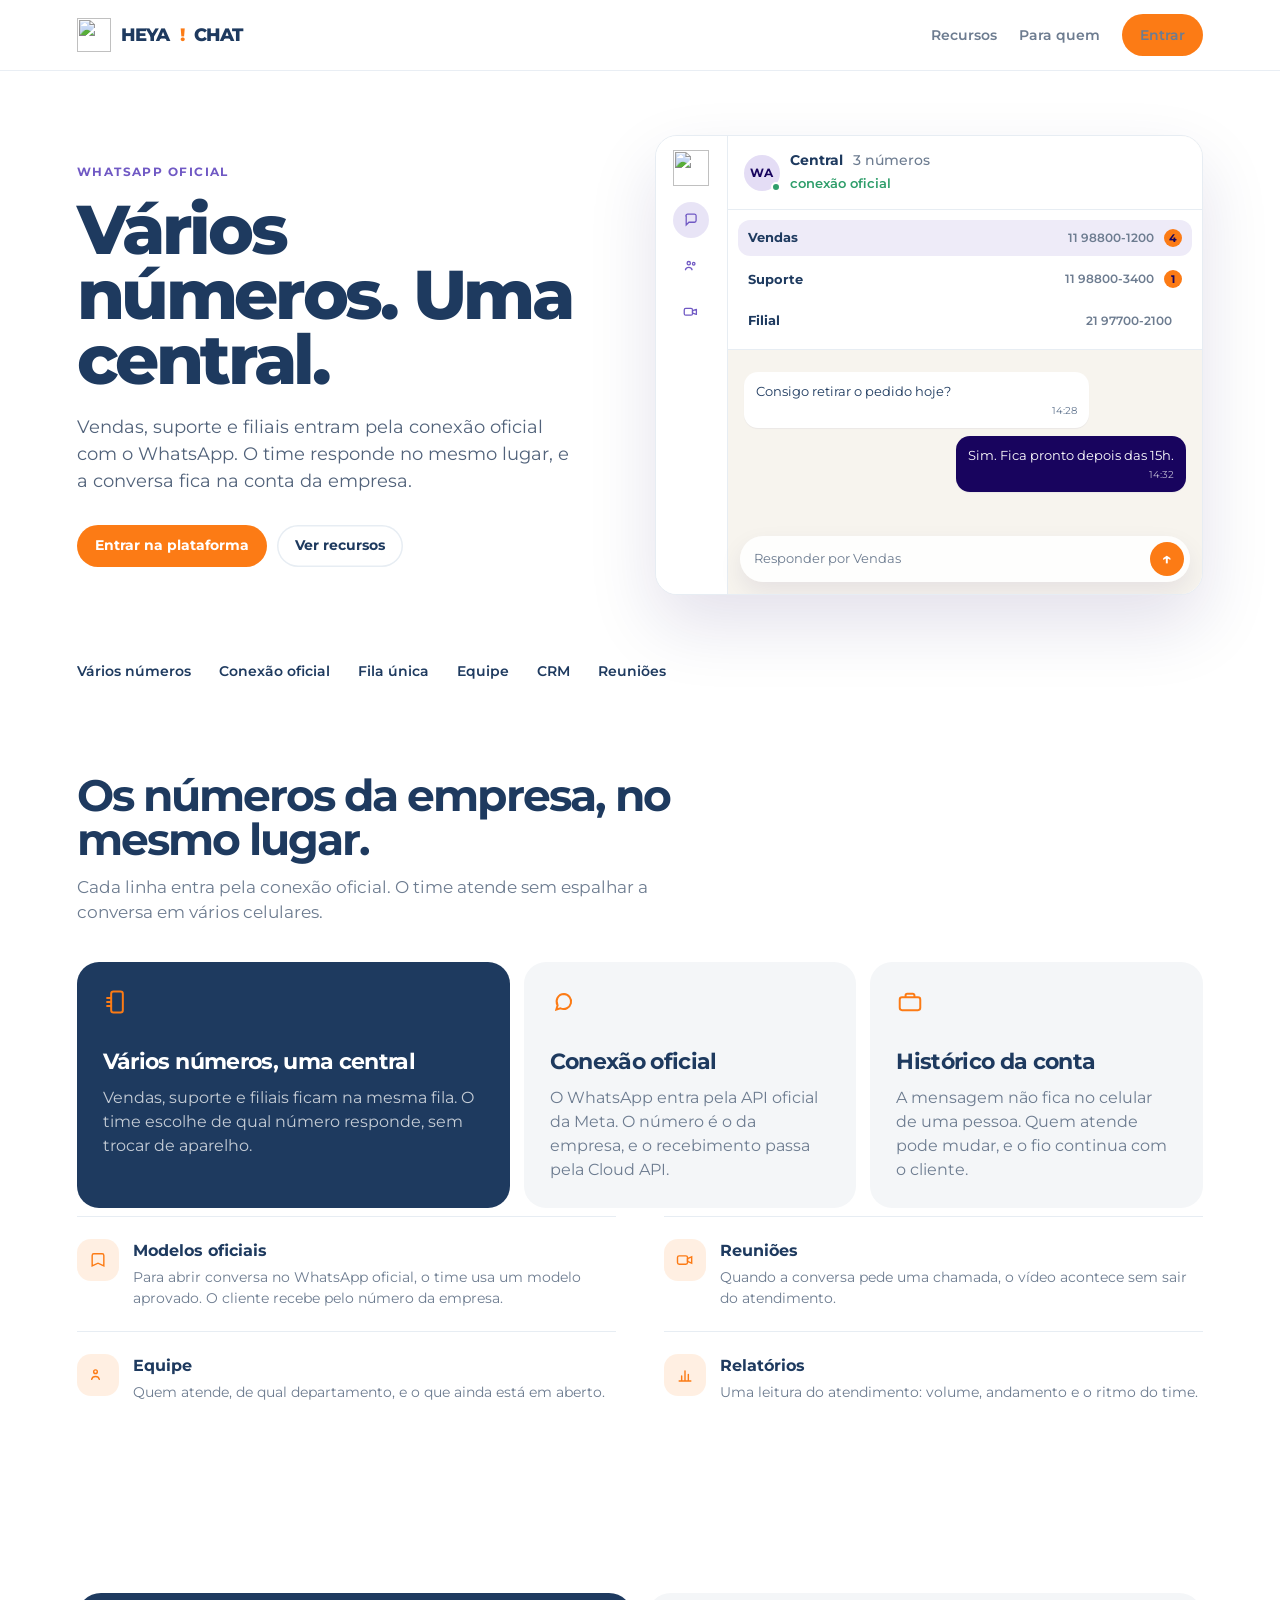
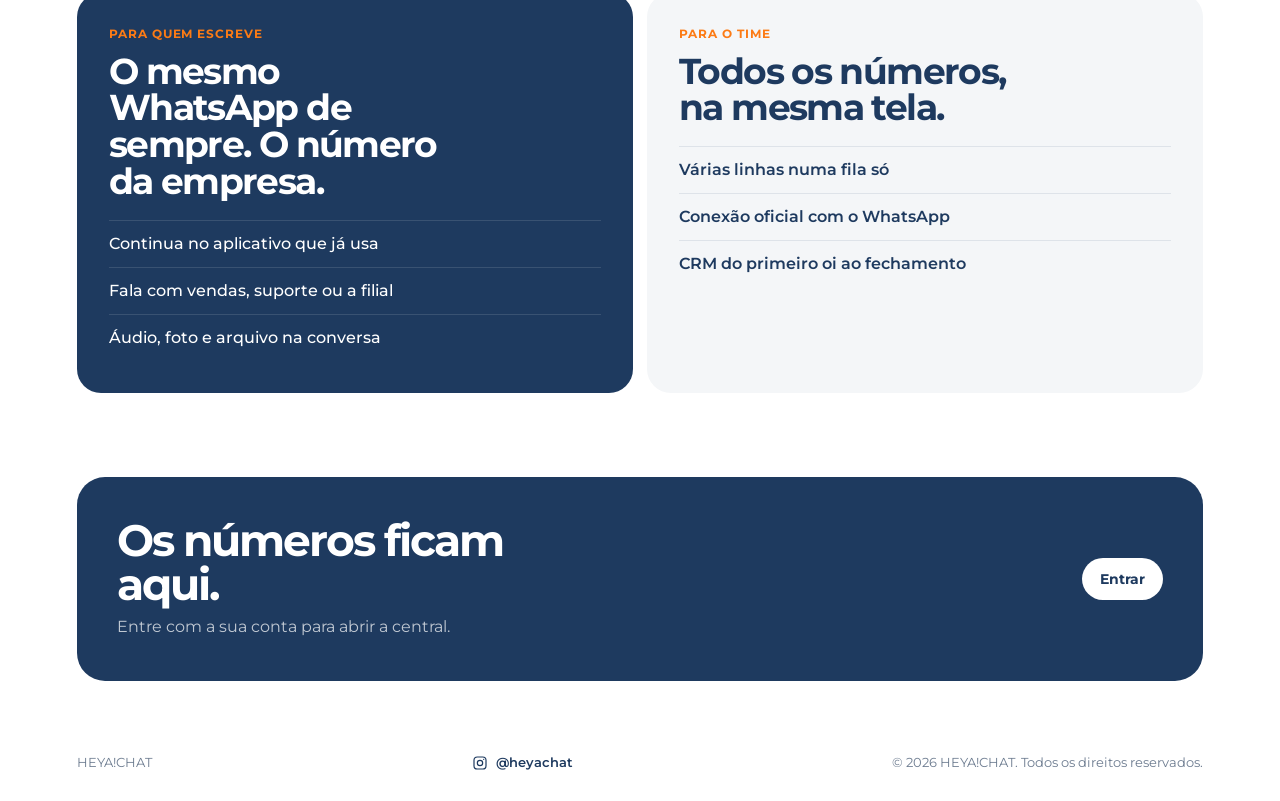
==== index.html @ 316f1ee9 "Rename landpage.html to index.html" ====
<!DOCTYPE html>
<html lang="pt-BR">
<head>
  <meta charset="UTF-8" />
  <meta name="viewport" content="width=device-width, initial-scale=1" />
  <title>HEYA!CHAT — vários números, uma central</title>
  <meta name="description" content="Centralize os números de WhatsApp da empresa com conexão oficial. Uma fila para o time, o histórico na conta da empresa." />
  <meta name="theme-color" content="#1e3a5f" />
  <link rel="icon" href="favicon.ico" sizes="any" />
  <link rel="icon" type="image/png" href="favicon-32.png" sizes="32x32" />
  <link rel="apple-touch-icon" href="apple-touch-icon.png" />
  <link rel="preconnect" href="https://fonts.googleapis.com" />
  <link rel="preconnect" href="https://fonts.gstatic.com" crossorigin />
  <link href="https://fonts.googleapis.com/css2?family=Montserrat:wght@400;500;600;700;800&display=swap" rel="stylesheet" />
  <style>
    :root {
      --navy: #1e3a5f;
      --primary: #18045e;
      --secondary: #7059c4;
      --orange: #fc7b15;
      --muted: #6d7c90;
      --line: #e7edf3;
      --bg: #f4f6f8;
      --surface: #ffffff;
    }

    * { box-sizing: border-box; }
    html { scroll-behavior: smooth; }
    body {
      margin: 0;
      font-family: Montserrat, sans-serif;
      color: var(--navy);
      background:
        radial-gradient(900px 420px at 85% -10%, rgba(252, 123, 21, 0.16), transparent 60%),
        var(--surface);
      line-height: 1.5;
    }
    a { color: inherit; text-decoration: none; }
    img { display: block; max-width: 100%; }

    .topo {
      position: sticky;
      top: 0;
      z-index: 8;
      display: flex;
      align-items: center;
      justify-content: space-between;
      gap: 16px;
      padding: 14px 6vw;
      background: rgba(255, 255, 255, 0.82);
      border-bottom: 1px solid rgba(231, 237, 243, 0.9);
      backdrop-filter: blur(18px);
    }
    .marca {
      display: flex;
      align-items: center;
      gap: 10px;
      font-weight: 800;
      letter-spacing: -0.045em;
      font-size: 18px;
    }
    .marca img { width: 34px; height: 34px; object-fit: contain; }
    .marca b { color: var(--orange); font-weight: 800; }
    .topo nav { display: flex; align-items: center; gap: 22px; }
    .topo nav a { font-size: 14px; font-weight: 600; color: var(--muted); }
    .topo nav a:hover { color: var(--navy); }

    .btn {
      display: inline-flex;
      align-items: center;
      justify-content: center;
      height: 42px;
      padding: 0 18px;
      border-radius: 999px;
      background: var(--orange);
      color: #fff;
      font: inherit;
      font-size: 14px;
      font-weight: 700;
    }
    .btn:hover { background: #e56e0c; }
    .btn.claro {
      background: #fff;
      color: var(--navy);
      box-shadow: inset 0 0 0 1.5px var(--line);
    }
    .btn.claro:hover { background: var(--bg); }
    .btn.branco { background: #fff; color: var(--navy); }
    .btn.branco:hover { background: #fff4eb; }

    .hero {
      display: grid;
      grid-template-columns: minmax(0, 1fr) minmax(320px, 1.05fr);
      gap: 56px;
      align-items: center;
      padding: 64px 6vw 36px;
    }
    .olho {
      margin: 0 0 16px;
      color: var(--secondary);
      font-size: 12px;
      font-weight: 700;
      letter-spacing: 0.12em;
      text-transform: uppercase;
    }
    h1 {
      margin: 0;
      max-width: 11ch;
      font-size: clamp(42px, 5.4vw, 76px);
      line-height: 0.94;
      letter-spacing: -0.05em;
      font-weight: 800;
    }
    .lead {
      max-width: 42ch;
      margin: 22px 0 0;
      color: #51627a;
      font-size: 18px;
    }
    .acoes { display: flex; flex-wrap: wrap; gap: 10px; margin-top: 30px; }

    .janela {
      border-radius: 22px;
      background: #fff;
      border: 1px solid var(--line);
      box-shadow: 0 30px 70px rgba(24, 4, 94, 0.12);
      overflow: hidden;
      display: grid;
      grid-template-columns: 72px 1fr;
      min-height: 460px;
    }
    .trilho {
      display: flex;
      flex-direction: column;
      align-items: center;
      gap: 10px;
      padding: 14px 0;
      border-right: 1px solid var(--line);
      background: #fff;
    }
    .trilho img { width: 36px; height: 36px; object-fit: contain; margin-bottom: 6px; }
    .ponto {
      width: 36px;
      height: 36px;
      border-radius: 50%;
      display: grid;
      place-items: center;
      color: var(--secondary);
    }
    .ponto.ligado { background: rgba(112, 89, 196, 0.16); }
    .ponto svg { width: 18px; height: 18px; }
    .conversa { display: flex; flex-direction: column; background: #f7f4ee; min-width: 0; }
    .topo-chat {
      display: flex;
      align-items: center;
      gap: 10px;
      padding: 14px 16px;
      background: #fff;
      border-bottom: 1px solid var(--line);
    }
    .avatar {
      width: 36px;
      height: 36px;
      border-radius: 50%;
      background: #e4ddf5;
      color: var(--primary);
      display: grid;
      place-items: center;
      font-size: 12px;
      font-weight: 700;
      position: relative;
      flex: none;
    }
    .avatar i {
      position: absolute;
      right: -1px;
      bottom: -1px;
      width: 10px;
      height: 10px;
      border-radius: 50%;
      background: #2f9e6b;
      border: 2px solid #fff;
    }
    .topo-chat strong { display: block; font-size: 14px; }
    .topo-chat strong em { font-style: normal; color: var(--muted); font-weight: 500; margin-left: 6px; }
    .topo-chat small { color: #2f9e6b; font-weight: 600; }
    .fios {
      flex: 1;
      display: flex;
      flex-direction: column;
      gap: 8px;
      padding: 22px 16px;
    }
    .bolha {
      max-width: 78%;
      padding: 10px 12px;
      border-radius: 14px;
      background: #fff;
      font-size: 13px;
      line-height: 1.4;
      box-shadow: 0 1px 1px rgba(24, 4, 94, 0.05);
    }
    .bolha.eu { align-self: flex-end; background: var(--primary); color: #fff; }
    .bolha time { display: block; margin-top: 4px; font-size: 10px; opacity: 0.7; text-align: right; }
    .composer {
      display: flex;
      align-items: center;
      gap: 8px;
      margin: 0 12px 12px;
      padding: 6px 6px 6px 14px;
      border-radius: 999px;
      background: rgba(255, 255, 255, 0.9);
      box-shadow: 0 10px 24px rgba(24, 4, 94, 0.08);
      color: var(--muted);
      font-size: 13px;
    }
    .composer b {
      margin-left: auto;
      width: 34px;
      height: 34px;
      border-radius: 50%;
      background: var(--orange);
      color: #fff;
      display: grid;
      place-items: center;
      font-size: 16px;
    }
    .linhas {
      margin: 0;
      padding: 10px;
      list-style: none;
      display: flex;
      flex-direction: column;
      gap: 6px;
      background: #fff;
      border-bottom: 1px solid var(--line);
    }
    .linhas li {
      display: grid;
      grid-template-columns: 1fr auto auto;
      gap: 10px;
      align-items: center;
      padding: 8px 10px;
      border-radius: 12px;
    }
    .linhas li.ativa { background: rgba(112, 89, 196, 0.12); }
    .linhas b { font-size: 13px; }
    .linhas span { color: var(--muted); font-size: 12px; font-weight: 600; }
    .linhas i {
      min-width: 18px;
      height: 18px;
      padding: 0 5px;
      border-radius: 999px;
      background: var(--orange);
      color: var(--primary);
      font-style: normal;
      font-size: 11px;
      font-weight: 700;
      display: grid;
      place-items: center;
    }

    .faixa {
      display: flex;
      flex-wrap: wrap;
      gap: 10px 28px;
      margin: 8px 6vw 0;
      padding: 22px 0 8px;
      color: var(--muted);
      font-size: 14px;
      font-weight: 600;
    }
    .faixa span { color: var(--navy); }

    section { padding: 84px 6vw; }
    .sec-topo { max-width: 640px; margin-bottom: 36px; }
    h2 {
      margin: 0;
      font-size: clamp(30px, 3.4vw, 46px);
      letter-spacing: -0.045em;
      line-height: 1.02;
    }
    .sec-topo p { margin: 12px 0 0; color: var(--muted); font-size: 17px; }

    .destaques {
      display: grid;
      grid-template-columns: 1.3fr 1fr 1fr;
      gap: 14px;
    }
    .card {
      padding: 26px;
      border-radius: 22px;
      background: var(--bg);
      min-height: 230px;
    }
    .card.largo { background: var(--navy); color: #fff; }
    .card svg { color: var(--orange); }
    .card h3 { margin: 22px 0 8px; font-size: 22px; letter-spacing: -0.03em; }
    .card p { margin: 0; color: var(--muted); }
    .card.largo p { color: rgba(255, 255, 255, 0.74); }

    .lista {
      display: grid;
      grid-template-columns: 1fr 1fr;
      gap: 0 48px;
      margin-top: 8px;
    }
    .item {
      display: grid;
      grid-template-columns: 42px 1fr;
      gap: 14px;
      align-items: start;
      padding: 22px 0;
      border-top: 1px solid var(--line);
    }
    .item i {
      width: 42px;
      height: 42px;
      border-radius: 14px;
      background: rgba(252, 123, 21, 0.12);
      color: var(--orange);
      display: grid;
      place-items: center;
    }
    .item h3 { margin: 0 0 4px; font-size: 16px; }
    .item p { margin: 0; color: var(--muted); font-size: 14px; }

    .lados { display: grid; grid-template-columns: 1fr 1fr; gap: 14px; }
    .lado { padding: 32px; border-radius: 24px; background: var(--bg); }
    .lado.escuro { background: var(--navy); color: #fff; }
    .lado em {
      display: block;
      margin-bottom: 10px;
      font-style: normal;
      font-size: 12px;
      font-weight: 700;
      letter-spacing: 0.08em;
      text-transform: uppercase;
      color: var(--orange);
    }
    .lado h2 { max-width: 14ch; font-size: clamp(28px, 3vw, 36px); }
    .lado ul { margin: 20px 0 0; padding: 0; list-style: none; }
    .lado li { padding: 11px 0; border-top: 1px solid rgba(30, 58, 95, 0.1); font-weight: 600; }
    .lado.escuro li { border-top-color: rgba(255, 255, 255, 0.12); font-weight: 500; }

    .fecho {
      margin: 0 6vw 64px;
      padding: 42px 40px;
      border-radius: 28px;
      background: var(--navy);
      color: #fff;
      display: flex;
      align-items: center;
      justify-content: space-between;
      gap: 24px;
      position: relative;
      overflow: hidden;
    }
    .fecho img {
      position: absolute;
      width: 220px;
      right: -10px;
      bottom: -46px;
      opacity: 0.28;
      pointer-events: none;
    }
    .fecho h2 { max-width: 14ch; position: relative; }
    .fecho p { margin: 8px 0 0; color: rgba(255, 255, 255, 0.72); position: relative; }
    .fecho .btn { position: relative; flex: none; }

    footer {
      display: flex;
      align-items: center;
      justify-content: space-between;
      gap: 16px;
      padding: 8px 6vw 28px;
      color: var(--muted);
      font-size: 13px;
    }
    .instagram {
      display: inline-flex;
      align-items: center;
      gap: 8px;
      font-weight: 600;
      color: var(--navy);
    }
    .instagram:hover { color: var(--orange); }

    @media (max-width: 980px) {
      .hero, .destaques, .lados { grid-template-columns: 1fr; }
      .janela { min-height: 420px; }
    }
    @media (max-width: 720px) {
      .topo, .hero, section { padding-left: 18px; padding-right: 18px; }
      .topo nav a:not(.btn) { display: none; }
      .hero { padding-top: 28px; gap: 28px; }
      h1 { max-width: none; font-size: 40px; }
      .faixa, .fecho { margin-left: 18px; margin-right: 18px; }
      .lista { grid-template-columns: 1fr; }
      .janela { grid-template-columns: 58px 1fr; }
      .fecho { display: block; padding: 28px; }
      .fecho .btn { margin-top: 18px; }
      .fecho img { width: 140px; }
      section { padding-top: 52px; padding-bottom: 52px; }
      footer { flex-direction: column; align-items: flex-start; padding-left: 18px; padding-right: 18px; }
    }
  </style>
</head>
<body>
  <header class="topo">
    <a class="marca" href="#inicio">
      <img src="favicon-64.png" alt="" />
      HEYA<b>!</b>CHAT
    </a>
    <nav>
      <a href="#recursos">Recursos</a>
      <a href="#para-quem">Para quem</a>
      <a class="btn" href="https://app.heyachat.com.br">Entrar</a>
    </nav>
  </header>

  <main id="inicio">
    <section class="hero">
      <div>
        <p class="olho">WhatsApp oficial</p>
        <h1>Vários números. Uma central.</h1>
        <p class="lead">Vendas, suporte e filiais entram pela conexão oficial com o WhatsApp. O time responde no mesmo lugar, e a conversa fica na conta da empresa.</p>
        <div class="acoes">
          <a class="btn" href="https://app.heyachat.com.br">Entrar na plataforma</a>
          <a class="btn claro" href="#recursos">Ver recursos</a>
        </div>
      </div>

      <div class="janela" aria-hidden="true">
        <aside class="trilho">
          <img src="favicon-64.png" alt="" />
          <span class="ponto ligado">
            <svg viewBox="0 0 24 24" fill="none"><path d="M5.2 6.4A2.2 2.2 0 0 1 7.4 4.2h9.2a2.2 2.2 0 0 1 2.2 2.2v6.4a2.2 2.2 0 0 1-2.2 2.2H9.2L5.6 18.6V6.4Z" stroke="currentColor" stroke-width="1.7"/></svg>
          </span>
          <span class="ponto">
            <svg viewBox="0 0 24 24" fill="none"><circle cx="9" cy="8.2" r="2.2" stroke="currentColor" stroke-width="1.7"/><circle cx="15.6" cy="9" r="1.7" stroke="currentColor" stroke-width="1.7"/><path d="M4.6 17c.5-2 2.2-3.2 4.4-3.2s3.9 1.2 4.4 3.2" stroke="currentColor" stroke-width="1.7" stroke-linecap="round"/></svg>
          </span>
          <span class="ponto">
            <svg viewBox="0 0 24 24" fill="none"><rect x="3" y="7.2" width="11" height="9" rx="2" stroke="currentColor" stroke-width="1.7"/><path d="M14 10.2 19.2 8.4v6.8L14 13.4v-3.2Z" stroke="currentColor" stroke-width="1.7" stroke-linejoin="round"/></svg>
          </span>
        </aside>
        <div class="conversa">
          <header class="topo-chat">
            <span class="avatar">WA<i></i></span>
            <div>
              <strong>Central <em>3 números</em></strong>
              <small>conexão oficial</small>
            </div>
          </header>
          <ul class="linhas">
            <li class="ativa"><b>Vendas</b><span>11 98800-1200</span><i>4</i></li>
            <li><b>Suporte</b><span>11 98800-3400</span><i>1</i></li>
            <li><b>Filial</b><span>21 97700-2100</span></li>
          </ul>
          <div class="fios">
            <div class="bolha">Consigo retirar o pedido hoje?<time>14:28</time></div>
            <div class="bolha eu">Sim. Fica pronto depois das 15h.<time>14:32</time></div>
          </div>
          <div class="composer">Responder por Vendas <b>↑</b></div>
        </div>
      </div>
    </section>

    <p class="faixa">
      <span>Vários números</span>
      <span>Conexão oficial</span>
      <span>Fila única</span>
      <span>Equipe</span>
      <span>CRM</span>
      <span>Reuniões</span>
    </p>

    <section id="recursos">
      <div class="sec-topo">
        <h2>Os números da empresa, no mesmo lugar.</h2>
        <p>Cada linha entra pela conexão oficial. O time atende sem espalhar a conversa em vários celulares.</p>
      </div>

      <div class="destaques">
        <article class="card largo">
          <svg width="28" height="28" viewBox="0 0 24 24" fill="none" aria-hidden="true"><rect x="7" y="3" width="10" height="18" rx="2" stroke="currentColor" stroke-width="1.7"/><path d="M3.5 8.5h3.5M3.5 12h3.5M3.5 15.5h3.5" stroke="currentColor" stroke-width="1.7" stroke-linecap="round"/></svg>
          <h3>Vários números, uma central</h3>
          <p>Vendas, suporte e filiais ficam na mesma fila. O time escolhe de qual número responde, sem trocar de aparelho.</p>
        </article>
        <article class="card">
          <svg width="28" height="28" viewBox="0 0 24 24" fill="none" aria-hidden="true"><path d="M12 5.2a6.4 6.4 0 0 0-5.5 9.6L5.4 18.4l3.6-1A6.4 6.4 0 1 0 12 5.2Z" stroke="currentColor" stroke-width="1.7"/></svg>
          <h3>Conexão oficial</h3>
          <p>O WhatsApp entra pela API oficial da Meta. O número é o da empresa, e o recebimento passa pela Cloud API.</p>
        </article>
        <article class="card">
          <svg width="28" height="28" viewBox="0 0 24 24" fill="none" aria-hidden="true"><rect x="3.2" y="8" width="17.6" height="11" rx="2" stroke="currentColor" stroke-width="1.7"/><path d="M8.2 8V6.4A1.4 1.4 0 0 1 9.6 5h4.8a1.4 1.4 0 0 1 1.4 1.4V8" stroke="currentColor" stroke-width="1.7"/></svg>
          <h3>Histórico da conta</h3>
          <p>A mensagem não fica no celular de uma pessoa. Quem atende pode mudar, e o fio continua com o cliente.</p>
        </article>
      </div>

      <div class="lista">
        <article class="item">
          <i>
            <svg width="20" height="20" viewBox="0 0 24 24" fill="none" aria-hidden="true"><path d="M7 4.5h10a2 2 0 0 1 2 2V19l-7-3.2L5 19V6.5a2 2 0 0 1 2-2Z" stroke="currentColor" stroke-width="1.7"/></svg>
          </i>
          <div>
            <h3>Modelos oficiais</h3>
            <p>Para abrir conversa no WhatsApp oficial, o time usa um modelo aprovado. O cliente recebe pelo número da empresa.</p>
          </div>
        </article>
        <article class="item">
          <i>
            <svg width="20" height="20" viewBox="0 0 24 24" fill="none" aria-hidden="true"><rect x="3" y="7" width="12" height="10" rx="2" stroke="currentColor" stroke-width="1.7"/><path d="M15 10.4 20 8.2v7.6L15 13.6v-3.2Z" stroke="currentColor" stroke-width="1.7"/></svg>
          </i>
          <div>
            <h3>Reuniões</h3>
            <p>Quando a conversa pede uma chamada, o vídeo acontece sem sair do atendimento.</p>
          </div>
        </article>
        <article class="item">
          <i>
            <svg width="20" height="20" viewBox="0 0 24 24" fill="none" aria-hidden="true"><circle cx="9" cy="8" r="2.2" stroke="currentColor" stroke-width="1.7"/><path d="M4.4 17.2c.5-2.1 2.3-3.4 4.6-3.4s4.1 1.3 4.6 3.4" stroke="currentColor" stroke-width="1.7" stroke-linecap="round"/></svg>
          </i>
          <div>
            <h3>Equipe</h3>
            <p>Quem atende, de qual departamento, e o que ainda está em aberto.</p>
          </div>
        </article>
        <article class="item">
          <i>
            <svg width="20" height="20" viewBox="0 0 24 24" fill="none" aria-hidden="true"><path d="M5 19.2h14M8 19.2v-6M12 19.2V7M16 19.2v-8" stroke="currentColor" stroke-width="1.7" stroke-linecap="round"/></svg>
          </i>
          <div>
            <h3>Relatórios</h3>
            <p>Uma leitura do atendimento: volume, andamento e o ritmo do time.</p>
          </div>
        </article>
      </div>
    </section>

    <section id="para-quem">
      <div class="lados">
        <article class="lado escuro">
          <em>Para quem escreve</em>
          <h2>O mesmo WhatsApp de sempre. O número da empresa.</h2>
          <ul>
            <li>Continua no aplicativo que já usa</li>
            <li>Fala com vendas, suporte ou a filial</li>
            <li>Áudio, foto e arquivo na conversa</li>
          </ul>
        </article>
        <article class="lado">
          <em>Para o time</em>
          <h2>Todos os números, na mesma tela.</h2>
          <ul>
            <li>Várias linhas numa fila só</li>
            <li>Conexão oficial com o WhatsApp</li>
            <li>CRM do primeiro oi ao fechamento</li>
          </ul>
        </article>
      </div>
    </section>

    <div class="fecho">
      <img src="apple-touch-icon.png" alt="" />
      <div>
        <h2>Os números ficam aqui.</h2>
        <p>Entre com a sua conta para abrir a central.</p>
      </div>
      <a class="btn branco" href="https://app.heyachat.com.br">Entrar</a>
    </div>
  </main>

  <footer>
    <span>HEYA!CHAT</span>
    <a class="instagram" href="https://www.instagram.com/heyachat/" target="_blank" rel="noopener noreferrer">
      <svg width="16" height="16" viewBox="0 0 24 24" fill="none" aria-hidden="true"><rect x="3" y="3" width="18" height="18" rx="5" stroke="currentColor" stroke-width="1.8"/><circle cx="12" cy="12" r="4" stroke="currentColor" stroke-width="1.8"/><circle cx="17.5" cy="6.5" r="1" fill="currentColor"/></svg>
      @heyachat
    </a>
    <span>© 2026 HEYA!CHAT. Todos os direitos reservados.</span>
  </footer>
</body>
</html>
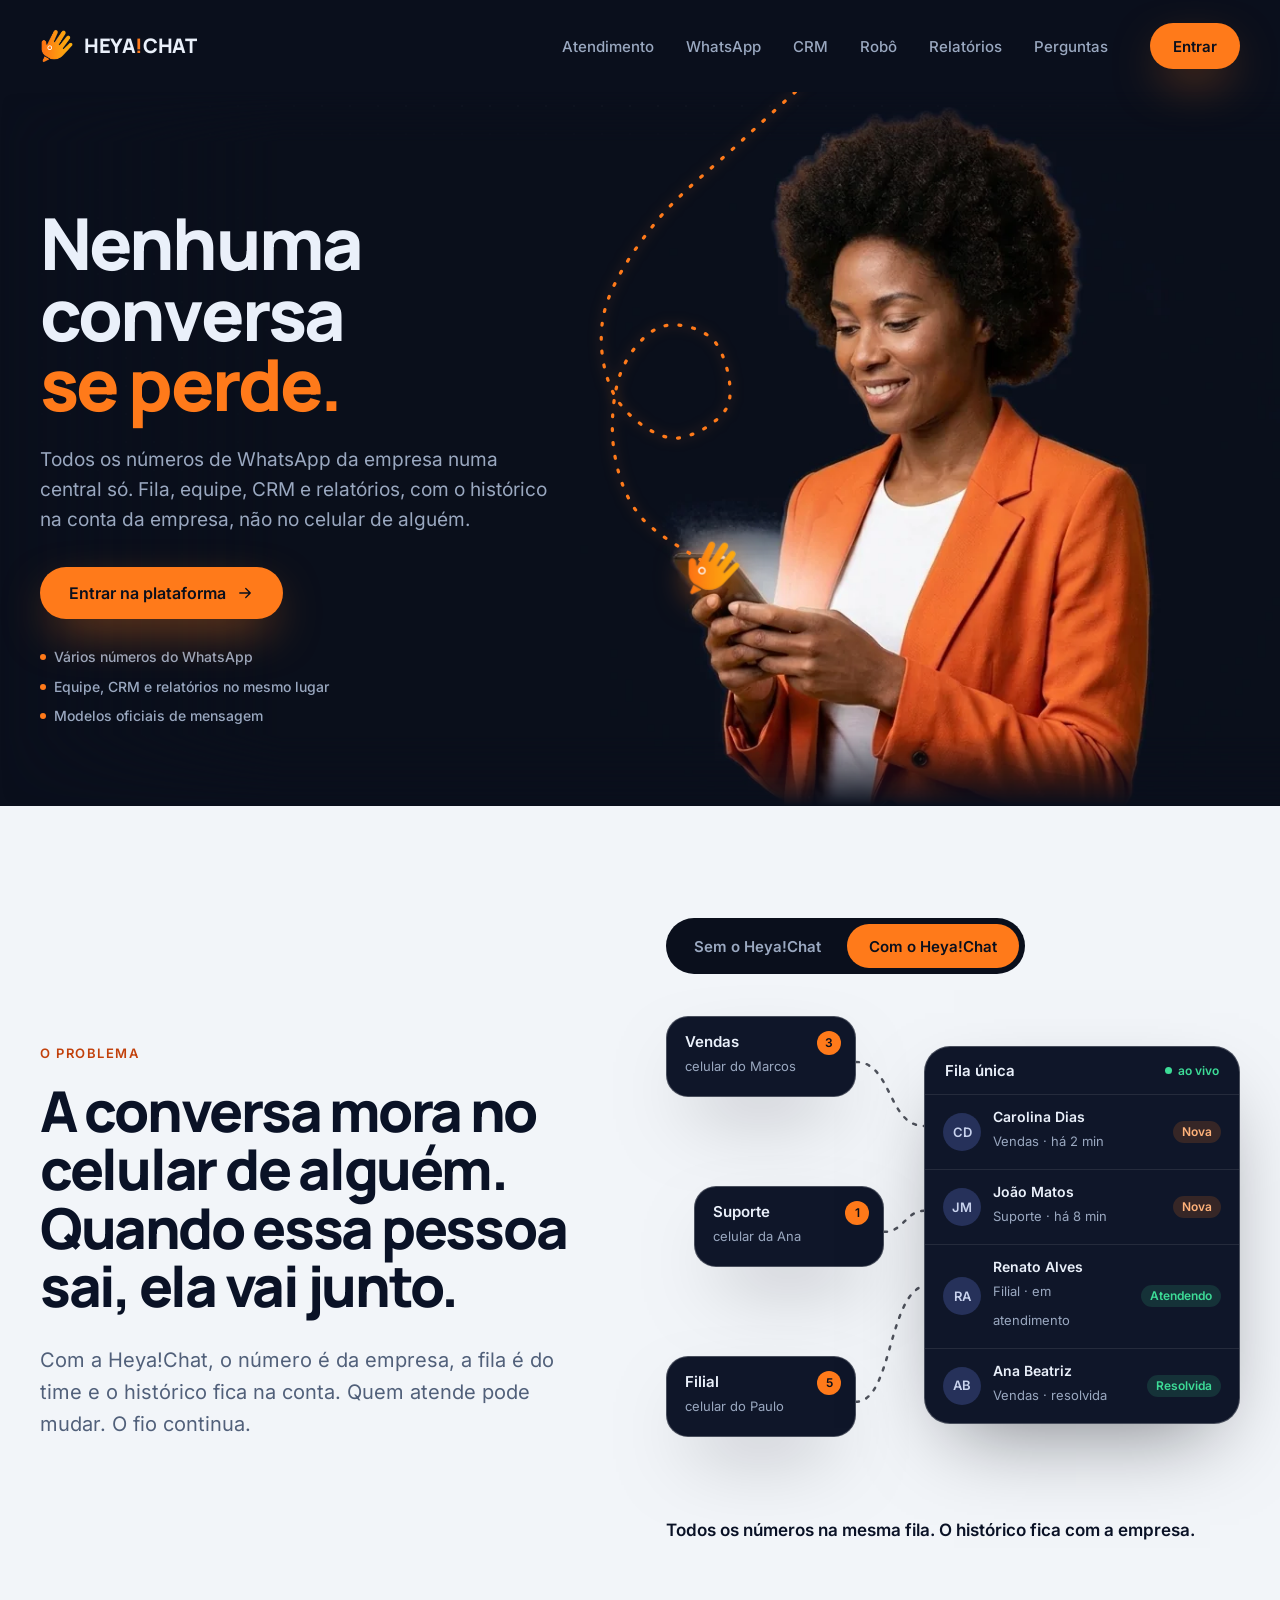
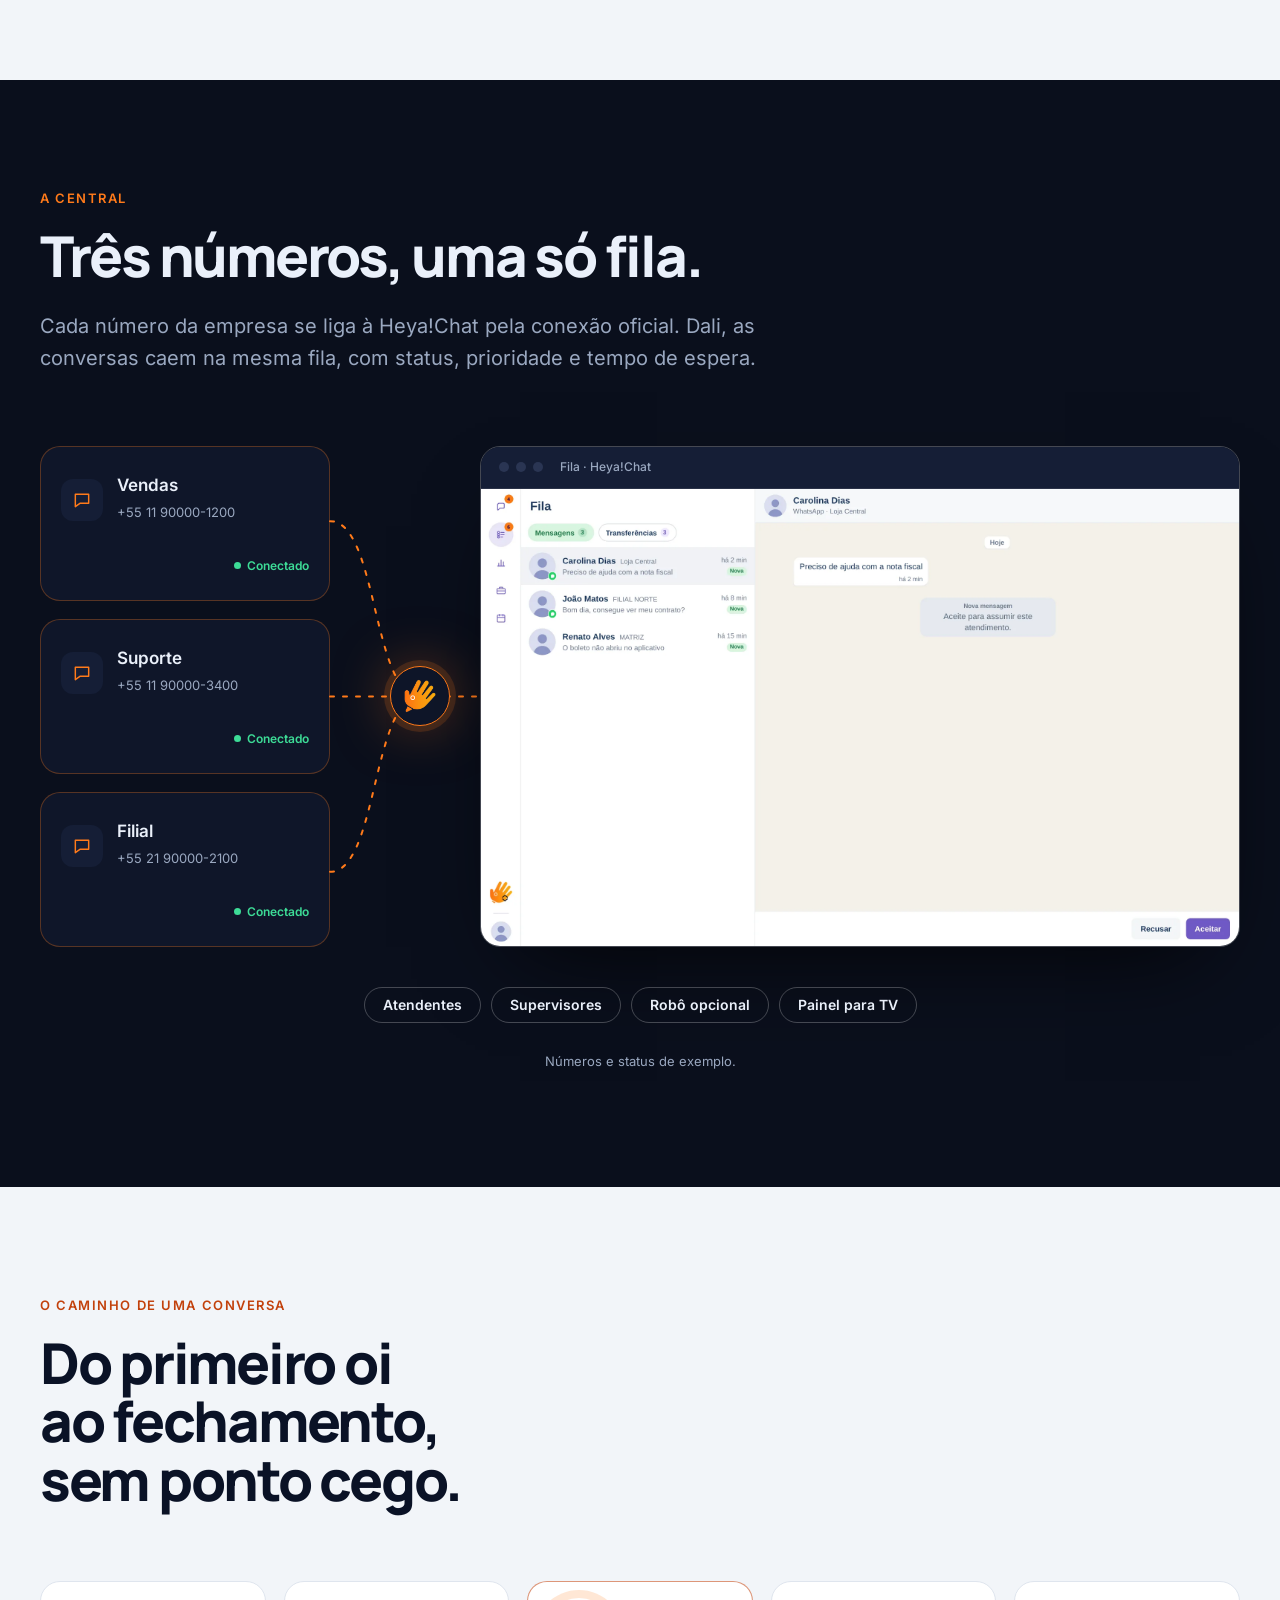
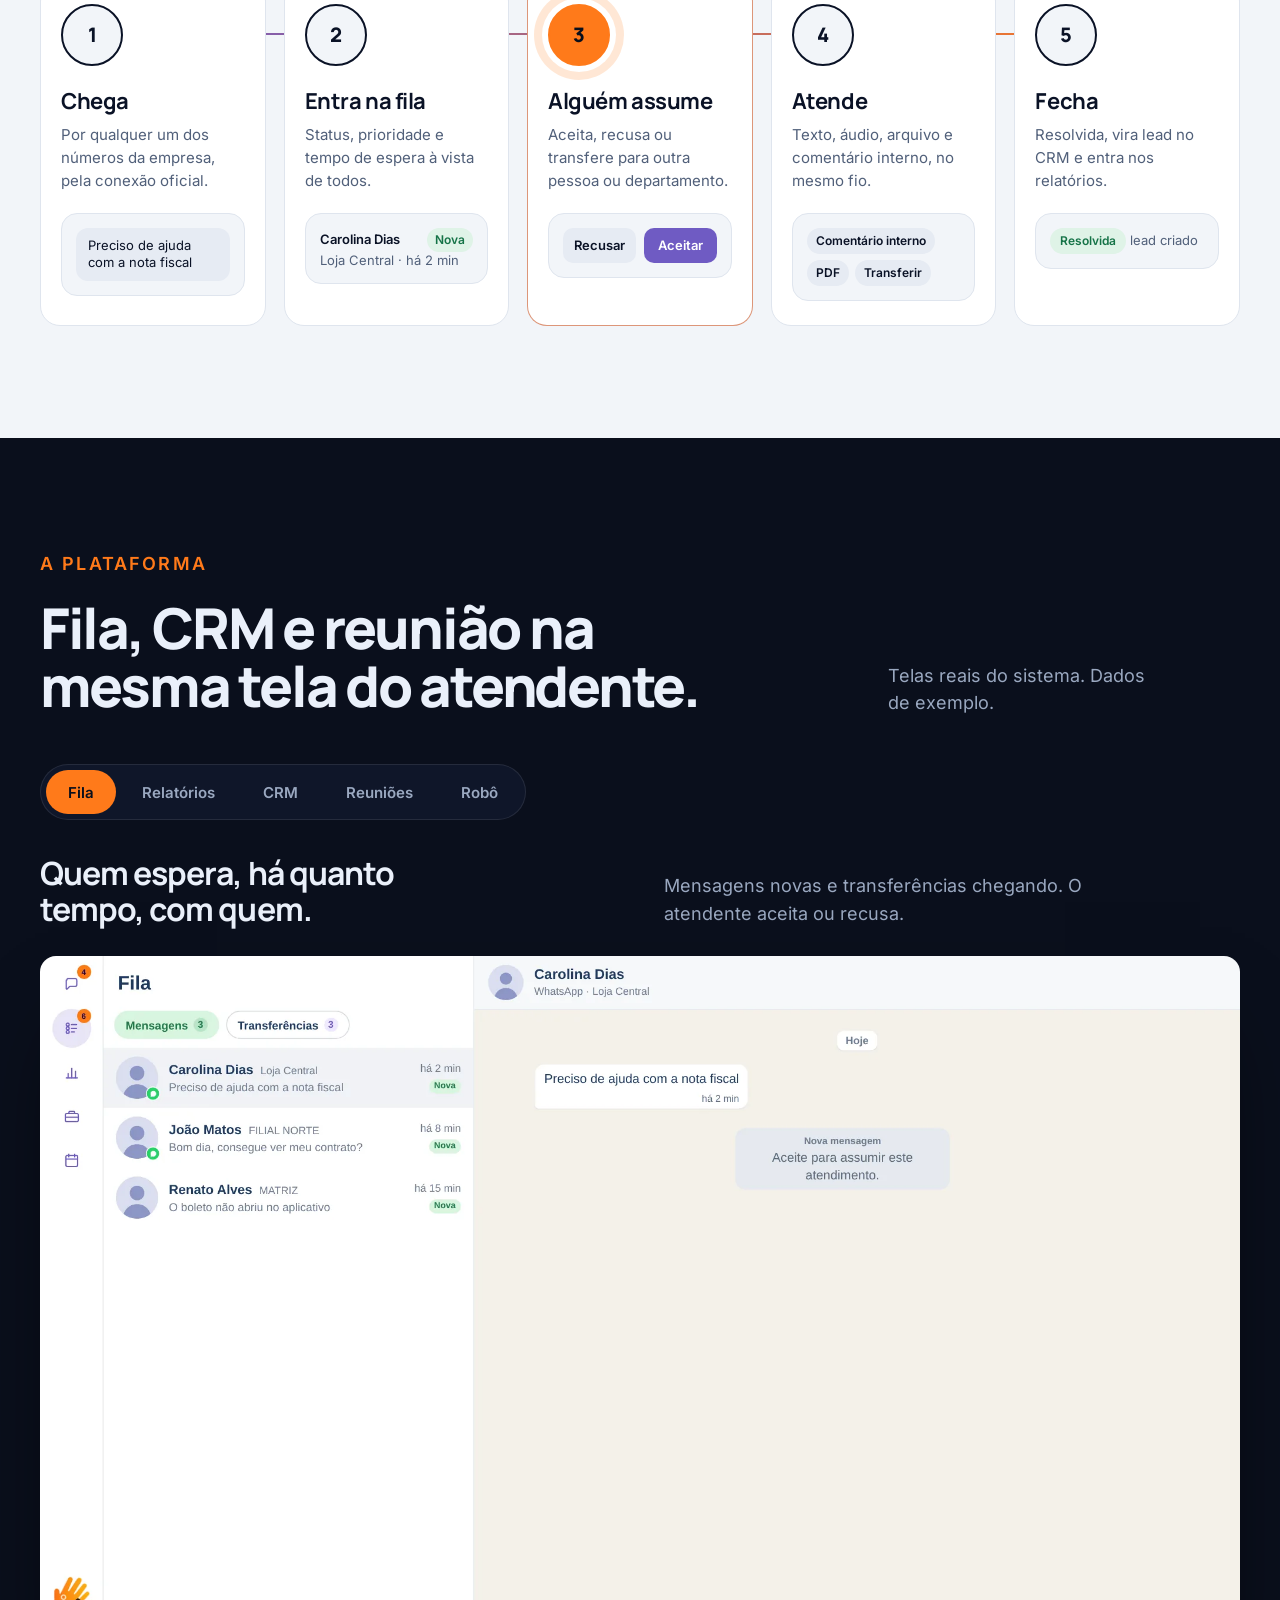
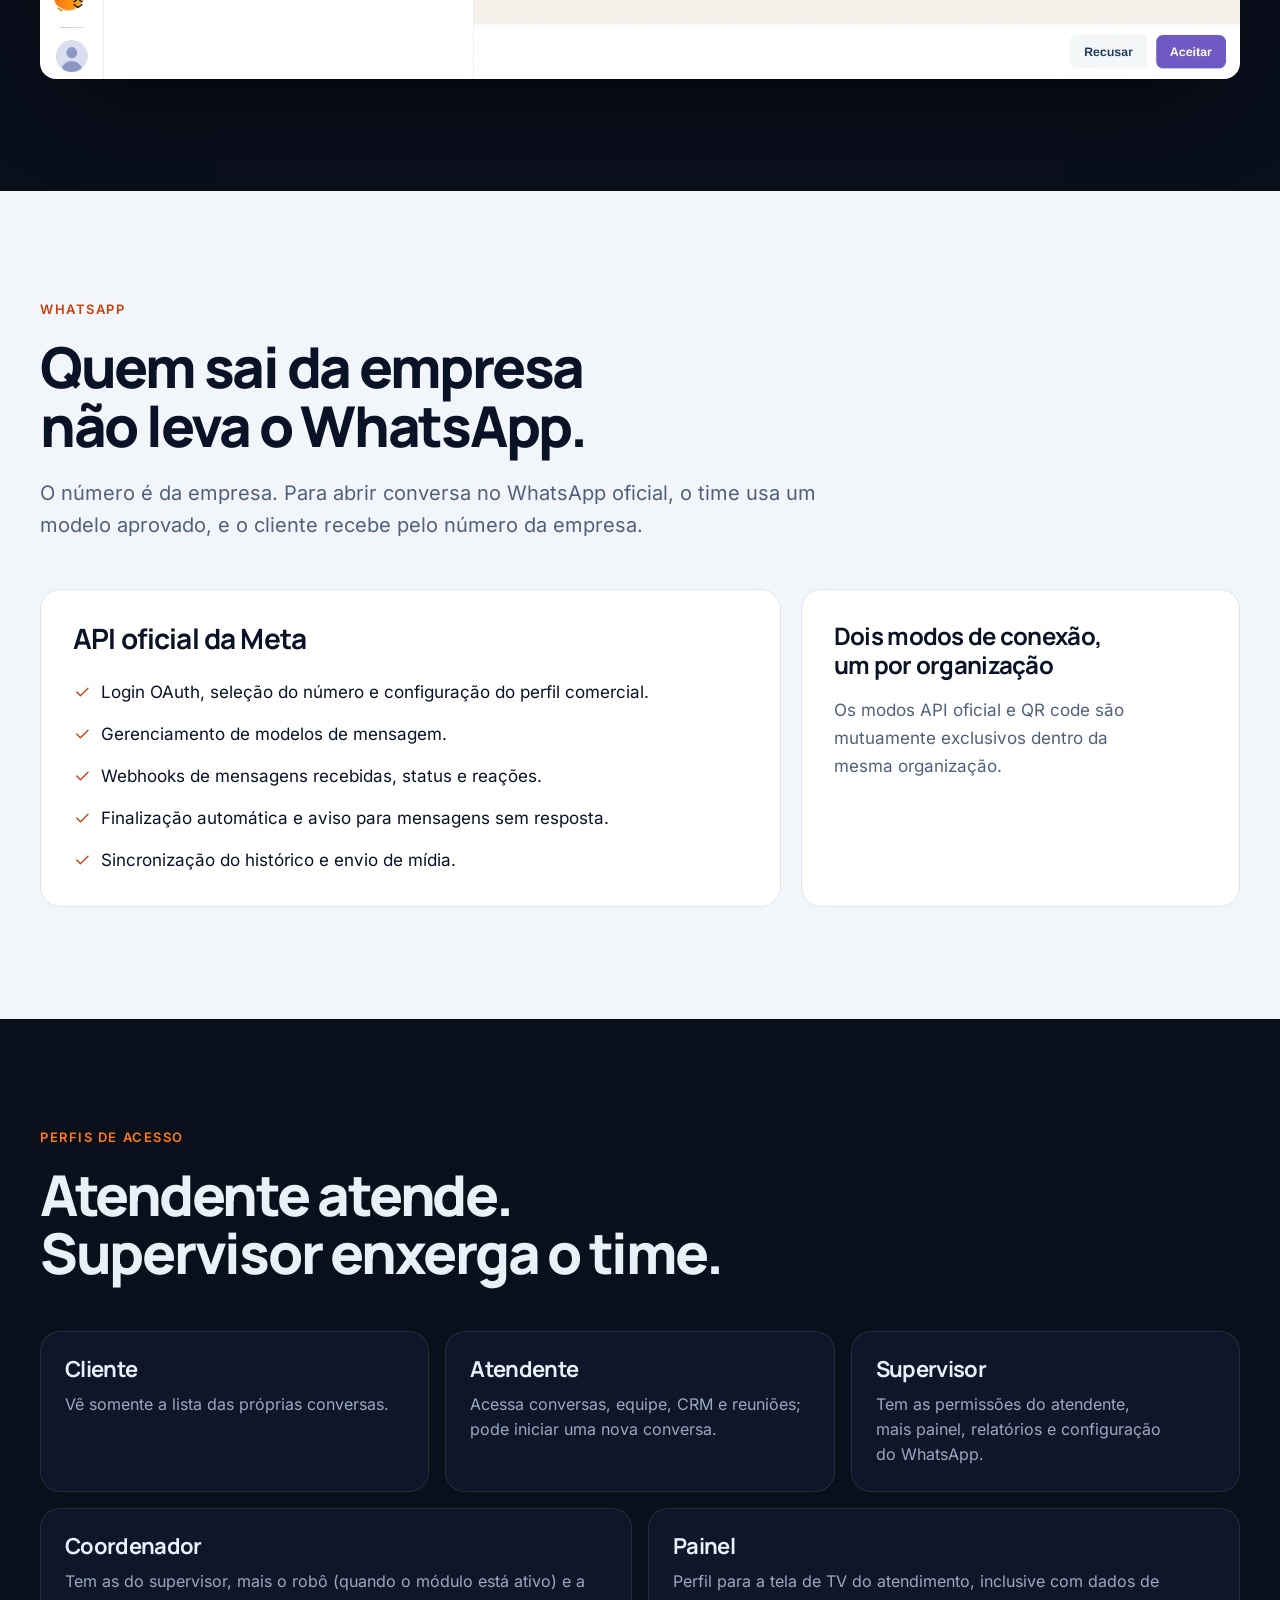
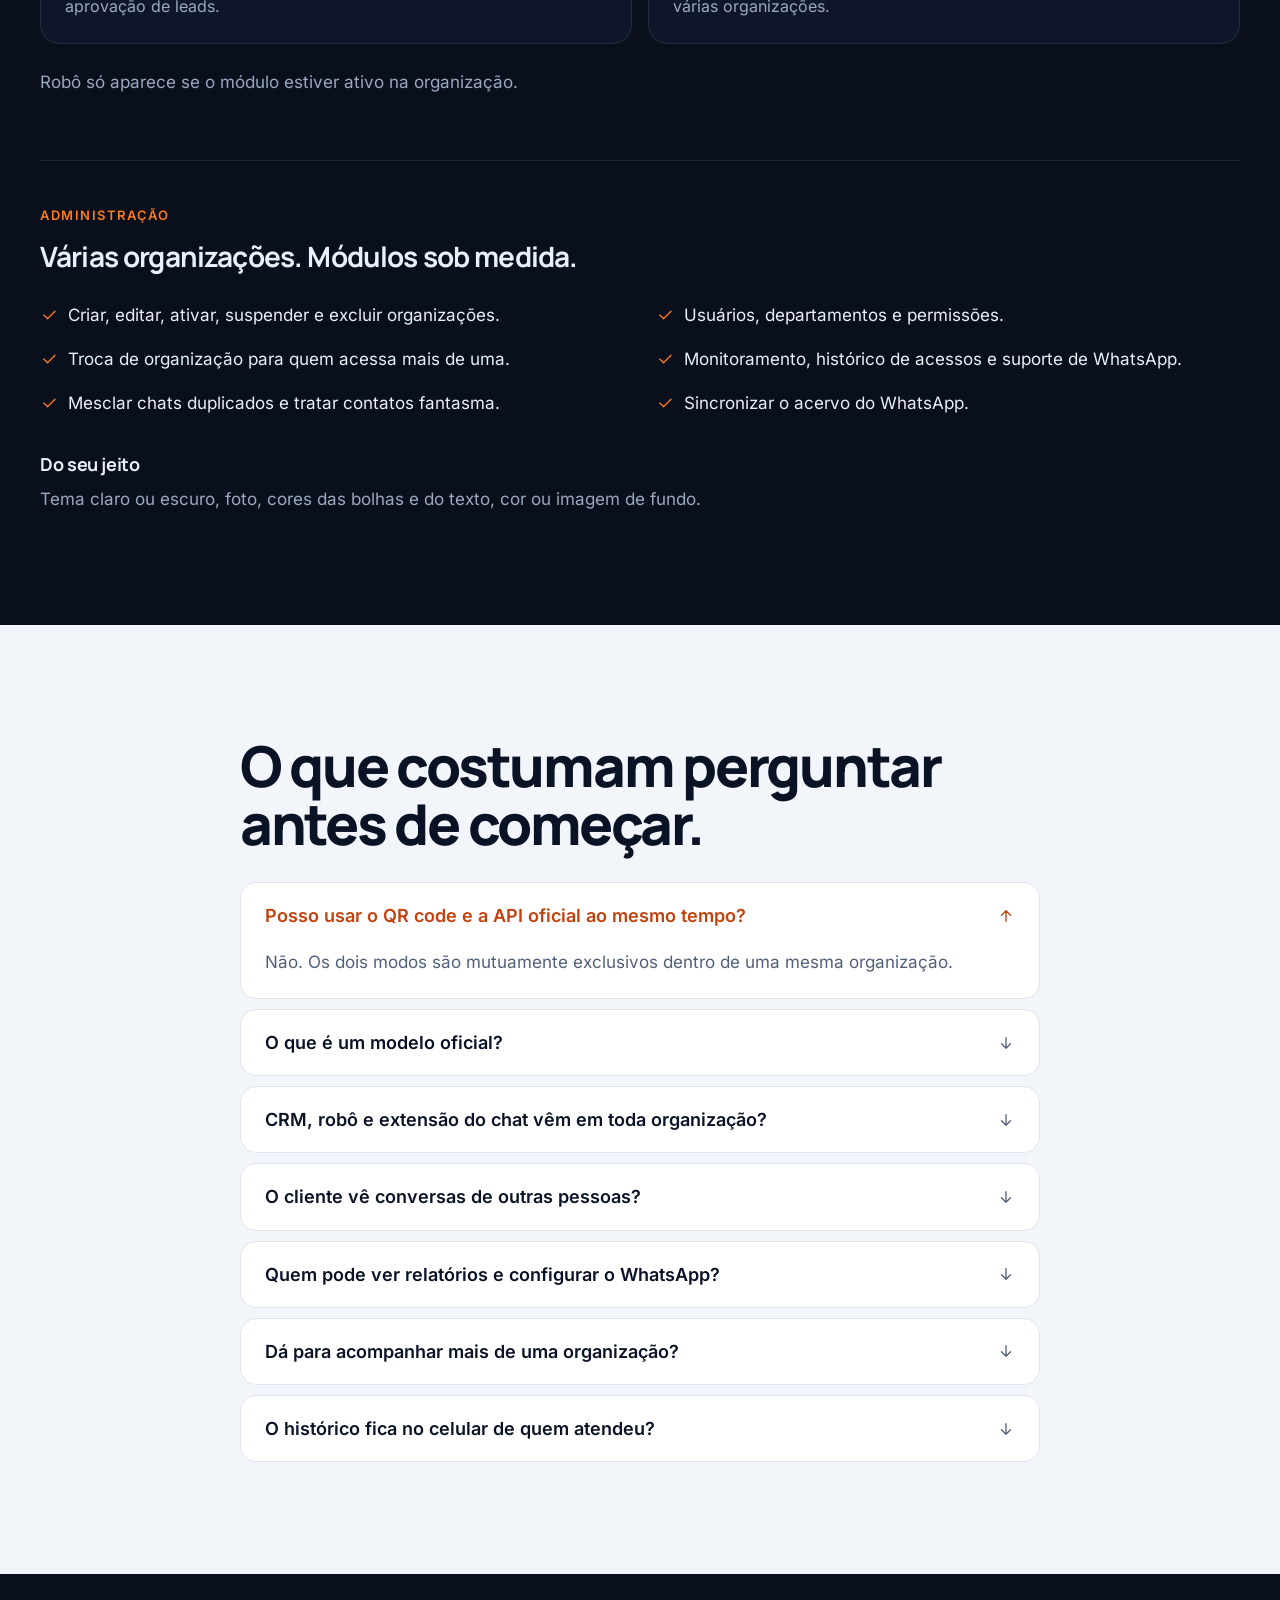
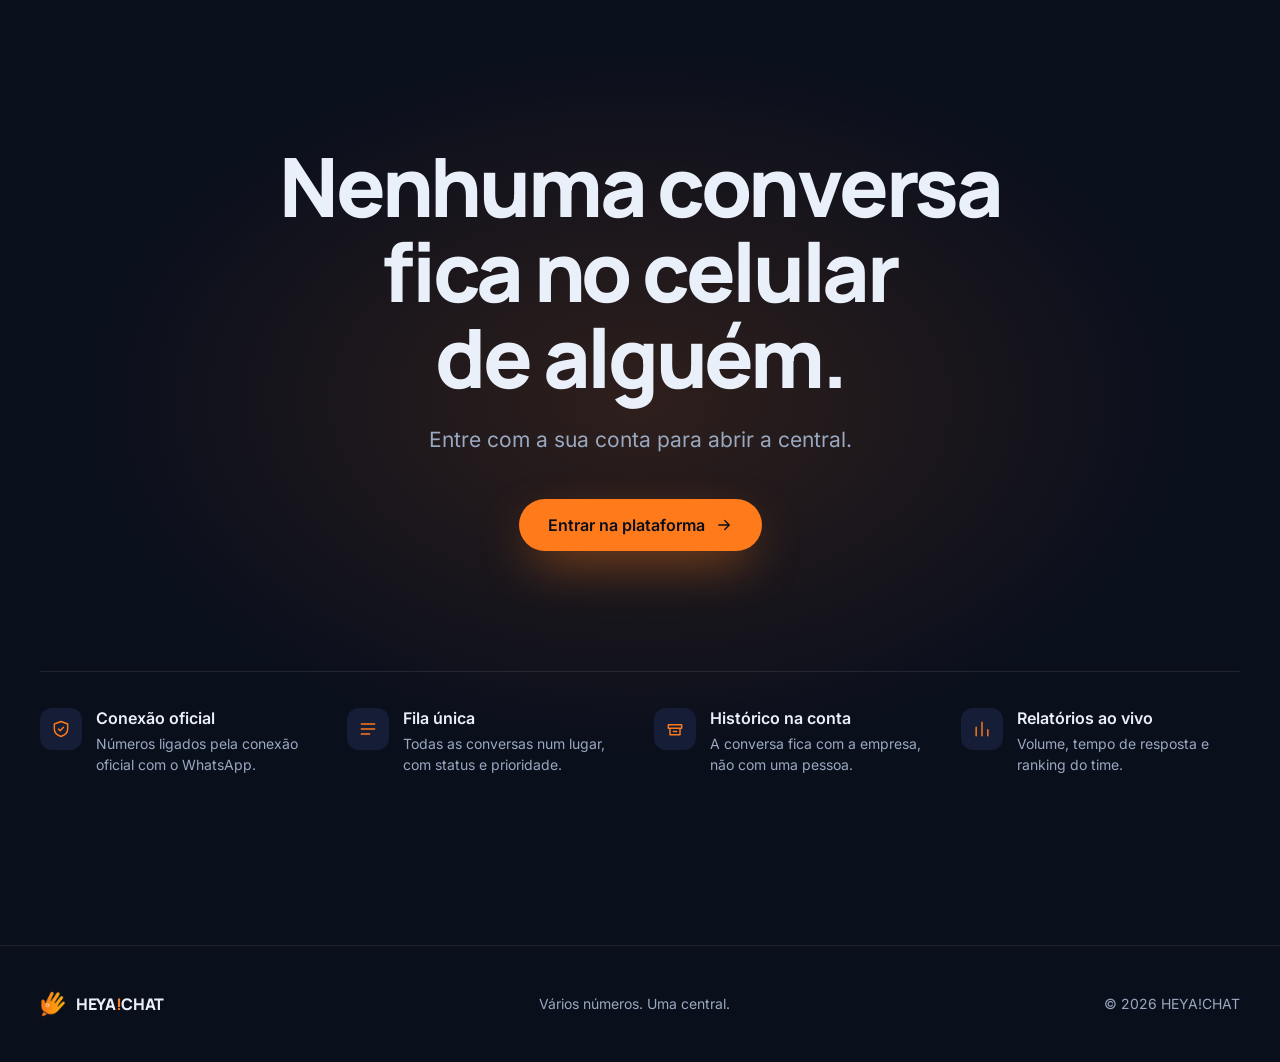
==== commit 5214680f: "Substitui o site antigo pela landing da versao 2. EOF" ====
--- a/index.html
+++ b/index.html
@@ -1,584 +1,475 @@
-<!DOCTYPE html>
+<!doctype html>
 <html lang="pt-BR">
 <head>
-  <meta charset="UTF-8" />
-  <meta name="viewport" content="width=device-width, initial-scale=1" />
-  <title>HEYA!CHAT — vários números, uma central</title>
-  <meta name="description" content="Centralize os números de WhatsApp da empresa com conexão oficial. Uma fila para o time, o histórico na conta da empresa." />
-  <meta name="theme-color" content="#1e3a5f" />
-  <link rel="icon" href="favicon.ico" sizes="any" />
-  <link rel="icon" type="image/png" href="favicon-32.png" sizes="32x32" />
-  <link rel="apple-touch-icon" href="apple-touch-icon.png" />
-  <link rel="preconnect" href="https://fonts.googleapis.com" />
-  <link rel="preconnect" href="https://fonts.gstatic.com" crossorigin />
-  <link href="https://fonts.googleapis.com/css2?family=Montserrat:wght@400;500;600;700;800&display=swap" rel="stylesheet" />
-  <style>
-    :root {
-      --navy: #1e3a5f;
-      --primary: #18045e;
-      --secondary: #7059c4;
-      --orange: #fc7b15;
-      --muted: #6d7c90;
-      --line: #e7edf3;
-      --bg: #f4f6f8;
-      --surface: #ffffff;
-    }
-
-    * { box-sizing: border-box; }
-    html { scroll-behavior: smooth; }
-    body {
-      margin: 0;
-      font-family: Montserrat, sans-serif;
-      color: var(--navy);
-      background:
-        radial-gradient(900px 420px at 85% -10%, rgba(252, 123, 21, 0.16), transparent 60%),
-        var(--surface);
-      line-height: 1.5;
-    }
-    a { color: inherit; text-decoration: none; }
-    img { display: block; max-width: 100%; }
-
-    .topo {
-      position: sticky;
-      top: 0;
-      z-index: 8;
-      display: flex;
-      align-items: center;
-      justify-content: space-between;
-      gap: 16px;
-      padding: 14px 6vw;
-      background: rgba(255, 255, 255, 0.82);
-      border-bottom: 1px solid rgba(231, 237, 243, 0.9);
-      backdrop-filter: blur(18px);
-    }
-    .marca {
-      display: flex;
-      align-items: center;
-      gap: 10px;
-      font-weight: 800;
-      letter-spacing: -0.045em;
-      font-size: 18px;
-    }
-    .marca img { width: 34px; height: 34px; object-fit: contain; }
-    .marca b { color: var(--orange); font-weight: 800; }
-    .topo nav { display: flex; align-items: center; gap: 22px; }
-    .topo nav a { font-size: 14px; font-weight: 600; color: var(--muted); }
-    .topo nav a:hover { color: var(--navy); }
-
-    .btn {
-      display: inline-flex;
-      align-items: center;
-      justify-content: center;
-      height: 42px;
-      padding: 0 18px;
-      border-radius: 999px;
-      background: var(--orange);
-      color: #fff;
-      font: inherit;
-      font-size: 14px;
-      font-weight: 700;
-    }
-    .btn:hover { background: #e56e0c; }
-    .btn.claro {
-      background: #fff;
-      color: var(--navy);
-      box-shadow: inset 0 0 0 1.5px var(--line);
-    }
-    .btn.claro:hover { background: var(--bg); }
-    .btn.branco { background: #fff; color: var(--navy); }
-    .btn.branco:hover { background: #fff4eb; }
-
-    .hero {
-      display: grid;
-      grid-template-columns: minmax(0, 1fr) minmax(320px, 1.05fr);
-      gap: 56px;
-      align-items: center;
-      padding: 64px 6vw 36px;
-    }
-    .olho {
-      margin: 0 0 16px;
-      color: var(--secondary);
-      font-size: 12px;
-      font-weight: 700;
-      letter-spacing: 0.12em;
-      text-transform: uppercase;
-    }
-    h1 {
-      margin: 0;
-      max-width: 11ch;
-      font-size: clamp(42px, 5.4vw, 76px);
-      line-height: 0.94;
-      letter-spacing: -0.05em;
-      font-weight: 800;
-    }
-    .lead {
-      max-width: 42ch;
-      margin: 22px 0 0;
-      color: #51627a;
-      font-size: 18px;
-    }
-    .acoes { display: flex; flex-wrap: wrap; gap: 10px; margin-top: 30px; }
-
-    .janela {
-      border-radius: 22px;
-      background: #fff;
-      border: 1px solid var(--line);
-      box-shadow: 0 30px 70px rgba(24, 4, 94, 0.12);
-      overflow: hidden;
-      display: grid;
-      grid-template-columns: 72px 1fr;
-      min-height: 460px;
-    }
-    .trilho {
-      display: flex;
-      flex-direction: column;
-      align-items: center;
-      gap: 10px;
-      padding: 14px 0;
-      border-right: 1px solid var(--line);
-      background: #fff;
-    }
-    .trilho img { width: 36px; height: 36px; object-fit: contain; margin-bottom: 6px; }
-    .ponto {
-      width: 36px;
-      height: 36px;
-      border-radius: 50%;
-      display: grid;
-      place-items: center;
-      color: var(--secondary);
-    }
-    .ponto.ligado { background: rgba(112, 89, 196, 0.16); }
-    .ponto svg { width: 18px; height: 18px; }
-    .conversa { display: flex; flex-direction: column; background: #f7f4ee; min-width: 0; }
-    .topo-chat {
-      display: flex;
-      align-items: center;
-      gap: 10px;
-      padding: 14px 16px;
-      background: #fff;
-      border-bottom: 1px solid var(--line);
-    }
-    .avatar {
-      width: 36px;
-      height: 36px;
-      border-radius: 50%;
-      background: #e4ddf5;
-      color: var(--primary);
-      display: grid;
-      place-items: center;
-      font-size: 12px;
-      font-weight: 700;
-      position: relative;
-      flex: none;
-    }
-    .avatar i {
-      position: absolute;
-      right: -1px;
-      bottom: -1px;
-      width: 10px;
-      height: 10px;
-      border-radius: 50%;
-      background: #2f9e6b;
-      border: 2px solid #fff;
-    }
-    .topo-chat strong { display: block; font-size: 14px; }
-    .topo-chat strong em { font-style: normal; color: var(--muted); font-weight: 500; margin-left: 6px; }
-    .topo-chat small { color: #2f9e6b; font-weight: 600; }
-    .fios {
-      flex: 1;
-      display: flex;
-      flex-direction: column;
-      gap: 8px;
-      padding: 22px 16px;
-    }
-    .bolha {
-      max-width: 78%;
-      padding: 10px 12px;
-      border-radius: 14px;
-      background: #fff;
-      font-size: 13px;
-      line-height: 1.4;
-      box-shadow: 0 1px 1px rgba(24, 4, 94, 0.05);
-    }
-    .bolha.eu { align-self: flex-end; background: var(--primary); color: #fff; }
-    .bolha time { display: block; margin-top: 4px; font-size: 10px; opacity: 0.7; text-align: right; }
-    .composer {
-      display: flex;
-      align-items: center;
-      gap: 8px;
-      margin: 0 12px 12px;
-      padding: 6px 6px 6px 14px;
-      border-radius: 999px;
-      background: rgba(255, 255, 255, 0.9);
-      box-shadow: 0 10px 24px rgba(24, 4, 94, 0.08);
-      color: var(--muted);
-      font-size: 13px;
-    }
-    .composer b {
-      margin-left: auto;
-      width: 34px;
-      height: 34px;
-      border-radius: 50%;
-      background: var(--orange);
-      color: #fff;
-      display: grid;
-      place-items: center;
-      font-size: 16px;
-    }
-    .linhas {
-      margin: 0;
-      padding: 10px;
-      list-style: none;
-      display: flex;
-      flex-direction: column;
-      gap: 6px;
-      background: #fff;
-      border-bottom: 1px solid var(--line);
-    }
-    .linhas li {
-      display: grid;
-      grid-template-columns: 1fr auto auto;
-      gap: 10px;
-      align-items: center;
-      padding: 8px 10px;
-      border-radius: 12px;
-    }
-    .linhas li.ativa { background: rgba(112, 89, 196, 0.12); }
-    .linhas b { font-size: 13px; }
-    .linhas span { color: var(--muted); font-size: 12px; font-weight: 600; }
-    .linhas i {
-      min-width: 18px;
-      height: 18px;
-      padding: 0 5px;
-      border-radius: 999px;
-      background: var(--orange);
-      color: var(--primary);
-      font-style: normal;
-      font-size: 11px;
-      font-weight: 700;
-      display: grid;
-      place-items: center;
-    }
-
-    .faixa {
-      display: flex;
-      flex-wrap: wrap;
-      gap: 10px 28px;
-      margin: 8px 6vw 0;
-      padding: 22px 0 8px;
-      color: var(--muted);
-      font-size: 14px;
-      font-weight: 600;
-    }
-    .faixa span { color: var(--navy); }
-
-    section { padding: 84px 6vw; }
-    .sec-topo { max-width: 640px; margin-bottom: 36px; }
-    h2 {
-      margin: 0;
-      font-size: clamp(30px, 3.4vw, 46px);
-      letter-spacing: -0.045em;
-      line-height: 1.02;
-    }
-    .sec-topo p { margin: 12px 0 0; color: var(--muted); font-size: 17px; }
-
-    .destaques {
-      display: grid;
-      grid-template-columns: 1.3fr 1fr 1fr;
-      gap: 14px;
-    }
-    .card {
-      padding: 26px;
-      border-radius: 22px;
-      background: var(--bg);
-      min-height: 230px;
-    }
-    .card.largo { background: var(--navy); color: #fff; }
-    .card svg { color: var(--orange); }
-    .card h3 { margin: 22px 0 8px; font-size: 22px; letter-spacing: -0.03em; }
-    .card p { margin: 0; color: var(--muted); }
-    .card.largo p { color: rgba(255, 255, 255, 0.74); }
-
-    .lista {
-      display: grid;
-      grid-template-columns: 1fr 1fr;
-      gap: 0 48px;
-      margin-top: 8px;
-    }
-    .item {
-      display: grid;
-      grid-template-columns: 42px 1fr;
-      gap: 14px;
-      align-items: start;
-      padding: 22px 0;
-      border-top: 1px solid var(--line);
-    }
-    .item i {
-      width: 42px;
-      height: 42px;
-      border-radius: 14px;
-      background: rgba(252, 123, 21, 0.12);
-      color: var(--orange);
-      display: grid;
-      place-items: center;
-    }
-    .item h3 { margin: 0 0 4px; font-size: 16px; }
-    .item p { margin: 0; color: var(--muted); font-size: 14px; }
-
-    .lados { display: grid; grid-template-columns: 1fr 1fr; gap: 14px; }
-    .lado { padding: 32px; border-radius: 24px; background: var(--bg); }
-    .lado.escuro { background: var(--navy); color: #fff; }
-    .lado em {
-      display: block;
-      margin-bottom: 10px;
-      font-style: normal;
-      font-size: 12px;
-      font-weight: 700;
-      letter-spacing: 0.08em;
-      text-transform: uppercase;
-      color: var(--orange);
-    }
-    .lado h2 { max-width: 14ch; font-size: clamp(28px, 3vw, 36px); }
-    .lado ul { margin: 20px 0 0; padding: 0; list-style: none; }
-    .lado li { padding: 11px 0; border-top: 1px solid rgba(30, 58, 95, 0.1); font-weight: 600; }
-    .lado.escuro li { border-top-color: rgba(255, 255, 255, 0.12); font-weight: 500; }
-
-    .fecho {
-      margin: 0 6vw 64px;
-      padding: 42px 40px;
-      border-radius: 28px;
-      background: var(--navy);
-      color: #fff;
-      display: flex;
-      align-items: center;
-      justify-content: space-between;
-      gap: 24px;
-      position: relative;
-      overflow: hidden;
-    }
-    .fecho img {
-      position: absolute;
-      width: 220px;
-      right: -10px;
-      bottom: -46px;
-      opacity: 0.28;
-      pointer-events: none;
-    }
-    .fecho h2 { max-width: 14ch; position: relative; }
-    .fecho p { margin: 8px 0 0; color: rgba(255, 255, 255, 0.72); position: relative; }
-    .fecho .btn { position: relative; flex: none; }
-
-    footer {
-      display: flex;
-      align-items: center;
-      justify-content: space-between;
-      gap: 16px;
-      padding: 8px 6vw 28px;
-      color: var(--muted);
-      font-size: 13px;
-    }
-    .instagram {
-      display: inline-flex;
-      align-items: center;
-      gap: 8px;
-      font-weight: 600;
-      color: var(--navy);
-    }
-    .instagram:hover { color: var(--orange); }
-
-    @media (max-width: 980px) {
-      .hero, .destaques, .lados { grid-template-columns: 1fr; }
-      .janela { min-height: 420px; }
-    }
-    @media (max-width: 720px) {
-      .topo, .hero, section { padding-left: 18px; padding-right: 18px; }
-      .topo nav a:not(.btn) { display: none; }
-      .hero { padding-top: 28px; gap: 28px; }
-      h1 { max-width: none; font-size: 40px; }
-      .faixa, .fecho { margin-left: 18px; margin-right: 18px; }
-      .lista { grid-template-columns: 1fr; }
-      .janela { grid-template-columns: 58px 1fr; }
-      .fecho { display: block; padding: 28px; }
-      .fecho .btn { margin-top: 18px; }
-      .fecho img { width: 140px; }
-      section { padding-top: 52px; padding-bottom: 52px; }
-      footer { flex-direction: column; align-items: flex-start; padding-left: 18px; padding-right: 18px; }
-    }
-  </style>
+<meta charset="utf-8">
+<meta name="viewport" content="width=device-width, initial-scale=1">
+<title>Heya!Chat · Vários números. Uma central.</title>
+<meta name="description" content="Central de atendimento e CRM para WhatsApp: fila única, equipe, relatórios e histórico na conta da empresa.">
+<meta name="theme-color" content="#05070D">
+<meta property="og:title" content="Heya!Chat · Vários números. Uma central.">
+<meta property="og:description" content="Central de atendimento e CRM para WhatsApp: fila única, equipe, relatórios e histórico na conta da empresa.">
+<meta property="og:type" content="website">
+<meta property="og:locale" content="pt_BR">
+<meta property="og:image" content="images/logo-mark.png">
+<link rel="icon" href="images/logo-mark.png" type="image/png">
+<link rel="stylesheet" href="style.css">
 </head>
 <body>
-  <header class="topo">
-    <a class="marca" href="#inicio">
-      <img src="favicon-64.png" alt="" />
-      HEYA<b>!</b>CHAT
+<a class="skip" href="#inicio">Pular para o conteúdo</a>
+
+<svg class="sprite" aria-hidden="true">
+  <defs>
+    <symbol id="i-arrow" viewBox="0 0 24 24">
+      <path d="M5 12h14M13 6l6 6-6 6" fill="none" stroke="currentColor" stroke-width="1.75" stroke-linecap="round" stroke-linejoin="round"/>
+    </symbol>
+    <symbol id="i-check" viewBox="0 0 24 24">
+      <path d="m5 12 5 5L20 7" fill="none" stroke="currentColor" stroke-width="1.75" stroke-linecap="round" stroke-linejoin="round"/>
+    </symbol>
+    <symbol id="i-transfer" viewBox="0 0 24 24">
+      <path d="M7 7h12l-3-3M17 17H5l3 3" fill="none" stroke="currentColor" stroke-width="1.75" stroke-linecap="round" stroke-linejoin="round"/>
+    </symbol>
+    <symbol id="i-chat" viewBox="0 0 24 24">
+      <path d="M4 5h16v11H9.5L4 20V5Z" fill="none" stroke="currentColor" stroke-width="1.75" stroke-linecap="round" stroke-linejoin="round"/>
+    </symbol>
+    <symbol id="i-queue" viewBox="0 0 24 24">
+      <path d="M4 6h16M4 12h16M4 18h10" fill="none" stroke="currentColor" stroke-width="1.75" stroke-linecap="round"/>
+    </symbol>
+    <symbol id="i-archive" viewBox="0 0 24 24">
+      <path d="M4 7h16v4H4zM6 11v8h12v-8M10 15h4" fill="none" stroke="currentColor" stroke-width="1.75" stroke-linecap="round" stroke-linejoin="round"/>
+    </symbol>
+    <symbol id="i-chart" viewBox="0 0 24 24">
+      <path d="M5 20V10M12 20V4M19 20v-7" fill="none" stroke="currentColor" stroke-width="1.75" stroke-linecap="round"/>
+    </symbol>
+    <symbol id="i-shield" viewBox="0 0 24 24">
+      <path d="M12 3 4 6v6c0 4.2 3.2 7.4 8 9 4.8-1.6 8-4.8 8-9V6l-8-3Z" fill="none" stroke="currentColor" stroke-width="1.75" stroke-linecap="round" stroke-linejoin="round"/>
+      <path d="m9 12 2 2 4-4" fill="none" stroke="currentColor" stroke-width="1.75" stroke-linecap="round" stroke-linejoin="round"/>
+    </symbol>
+    <symbol id="i-calendar" viewBox="0 0 24 24">
+      <path d="M5 6h14v13H5zM5 10h14M8 4v4M16 4v4" fill="none" stroke="currentColor" stroke-width="1.75" stroke-linecap="round" stroke-linejoin="round"/>
+    </symbol>
+    <symbol id="i-mic" viewBox="0 0 24 24">
+      <path d="M12 4a3 3 0 0 1 3 3v5a3 3 0 0 1-6 0V7a3 3 0 0 1 3-3Z" fill="none" stroke="currentColor" stroke-width="1.75" stroke-linecap="round" stroke-linejoin="round"/>
+      <path d="M6 11a6 6 0 0 0 12 0M12 17v3" fill="none" stroke="currentColor" stroke-width="1.75" stroke-linecap="round" stroke-linejoin="round"/>
+    </symbol>
+    <symbol id="i-menu" viewBox="0 0 24 24">
+      <path d="M4 7h16M4 12h16M4 17h16" fill="none" stroke="currentColor" stroke-width="1.75" stroke-linecap="round" stroke-linejoin="round"/>
+    </symbol>
+    <symbol id="i-close" viewBox="0 0 24 24">
+      <path d="M6 6l12 12M18 6 6 18" fill="none" stroke="currentColor" stroke-width="1.75" stroke-linecap="round" stroke-linejoin="round"/>
+    </symbol>
+    <symbol id="i-zoom" viewBox="0 0 24 24">
+      <circle cx="10.5" cy="10.5" r="5.5" fill="none" stroke="currentColor" stroke-width="1.75"/>
+      <path d="m15 15 5 5M10.5 8v5M8 10.5h5" fill="none" stroke="currentColor" stroke-width="1.75" stroke-linecap="round" stroke-linejoin="round"/>
+    </symbol>
+  </defs>
+</svg>
+
+<header class="hd" data-header>
+  <div class="wrap hd-bar">
+    <a class="brand" href="#inicio">
+      <img src="images/logo-mark.png" alt="" width="64" height="64">
+      <span>HEYA<b>!</b>CHAT</span>
     </a>
-    <nav>
-      <a href="#recursos">Recursos</a>
-      <a href="#para-quem">Para quem</a>
-      <a class="btn" href="https://app.heyachat.com.br">Entrar</a>
+    <nav class="nav" aria-label="Seções">
+      <a href="#atendimento" data-nav>Atendimento</a>
+      <a href="#whatsapp" data-nav>WhatsApp</a>
+      <a href="#crm" data-nav>CRM</a>
+      <a href="#robo" data-nav>Robô</a>
+      <a href="#painel" data-nav>Relatórios</a>
+      <a href="#faq" data-nav>Perguntas</a>
     </nav>
-  </header>
-
-  <main id="inicio">
-    <section class="hero">
-      <div>
-        <p class="olho">WhatsApp oficial</p>
-        <h1>Vários números. Uma central.</h1>
-        <p class="lead">Vendas, suporte e filiais entram pela conexão oficial com o WhatsApp. O time responde no mesmo lugar, e a conversa fica na conta da empresa.</p>
-        <div class="acoes">
-          <a class="btn" href="https://app.heyachat.com.br">Entrar na plataforma</a>
-          <a class="btn claro" href="#recursos">Ver recursos</a>
-        </div>
-      </div>
-
-      <div class="janela" aria-hidden="true">
-        <aside class="trilho">
-          <img src="favicon-64.png" alt="" />
-          <span class="ponto ligado">
-            <svg viewBox="0 0 24 24" fill="none"><path d="M5.2 6.4A2.2 2.2 0 0 1 7.4 4.2h9.2a2.2 2.2 0 0 1 2.2 2.2v6.4a2.2 2.2 0 0 1-2.2 2.2H9.2L5.6 18.6V6.4Z" stroke="currentColor" stroke-width="1.7"/></svg>
-          </span>
-          <span class="ponto">
-            <svg viewBox="0 0 24 24" fill="none"><circle cx="9" cy="8.2" r="2.2" stroke="currentColor" stroke-width="1.7"/><circle cx="15.6" cy="9" r="1.7" stroke="currentColor" stroke-width="1.7"/><path d="M4.6 17c.5-2 2.2-3.2 4.4-3.2s3.9 1.2 4.4 3.2" stroke="currentColor" stroke-width="1.7" stroke-linecap="round"/></svg>
-          </span>
-          <span class="ponto">
-            <svg viewBox="0 0 24 24" fill="none"><rect x="3" y="7.2" width="11" height="9" rx="2" stroke="currentColor" stroke-width="1.7"/><path d="M14 10.2 19.2 8.4v6.8L14 13.4v-3.2Z" stroke="currentColor" stroke-width="1.7" stroke-linejoin="round"/></svg>
-          </span>
-        </aside>
-        <div class="conversa">
-          <header class="topo-chat">
-            <span class="avatar">WA<i></i></span>
-            <div>
-              <strong>Central <em>3 números</em></strong>
-              <small>conexão oficial</small>
+    <a class="btn btn-p btn-sm" href="https://app.heyachat.com.br">Entrar</a>
+    <button class="nav-toggle" type="button" data-nav-toggle aria-expanded="false" aria-controls="menu">
+      <svg class="icon ico-open" aria-hidden="true"><use href="#i-menu"/></svg>
+      <svg class="icon ico-close" aria-hidden="true"><use href="#i-close"/></svg>
+      <span class="sr">Menu</span>
+    </button>
+  </div>
+  <div class="nav-panel" id="menu" data-nav-panel hidden>
+    <nav aria-label="Seções">
+      <a href="#atendimento" data-nav>Atendimento</a>
+      <a href="#whatsapp" data-nav>WhatsApp</a>
+      <a href="#crm" data-nav>CRM</a>
+      <a href="#robo" data-nav>Robô</a>
+      <a href="#painel" data-nav>Relatórios</a>
+      <a href="#faq" data-nav>Perguntas</a>
+    </nav>
+    <a class="btn btn-p" href="https://app.heyachat.com.br">Entrar na plataforma <svg class="icon" aria-hidden="true"><use href="#i-arrow"/></svg></a>
+  </div>
+</header>
+
+<main>
+  <section class="hero" id="inicio" aria-labelledby="inicio-title">
+    <div class="hp">
+      <div class="hp-media" data-hp>
+        <img class="hp-photo" src="images/hero-mulher.webp" width="1376" height="768" alt="Atendente de blazer laranja sorrindo enquanto responde uma conversa no celular.">
+        <svg class="hp-trail" viewBox="0 0 1376 768" preserveAspectRatio="xMidYMid slice" aria-hidden="true" focusable="false">
+          <defs>
+            <mask id="hp-mask" maskUnits="userSpaceOnUse" x="-200" y="-200" width="1800" height="1200">
+              <path data-hp-reveal d="M900,-40 C883,-25 832,20 800,50 C768,80 730,109 705,140 C680,171 658,204 650,235 C642,266 648,302 660,325 C672,348 702,370 722,372 C742,374 774,355 782,338 C790,321 780,282 768,268 C756,254 729,247 712,252 C695,257 677,278 668,300 C659,322 656,359 660,385 C664,411 672,437 690,458 C708,479 755,503 768,512" fill="none" stroke="#fff" stroke-width="16" stroke-linecap="round"/>
+            </mask>
+          </defs>
+          <path data-hp-path d="M900,-40 C883,-25 832,20 800,50 C768,80 730,109 705,140 C680,171 658,204 650,235 C642,266 648,302 660,325 C672,348 702,370 722,372 C742,374 774,355 782,338 C790,321 780,282 768,268 C756,254 729,247 712,252 C695,257 677,278 668,300 C659,322 656,359 660,385 C664,411 672,437 690,458 C708,479 755,503 768,512" fill="none" stroke="#FF7A1A" stroke-width="3.5" stroke-linecap="round" stroke-dasharray="2 13" mask="url(#hp-mask)"/>
+        </svg>
+        <span class="hp-logo" data-hp-logo aria-hidden="true"><img src="images/logo-mark.png" width="64" height="64" alt=""></span>
+      </div>
+      <div class="hp-copy">
+        <div class="wrap">
+          <h1 class="display" id="inicio-title">
+            <span class="ln"><span class="rise">Nenhuma</span></span>
+            <span class="ln"><span class="rise d1">conversa</span></span>
+            <span class="ln"><em class="rise d2">se perde.</em></span>
+          </h1>
+          <p class="lede">Todos os números de WhatsApp da empresa numa central só. Fila, equipe, CRM e relatórios, com o histórico na conta da empresa, não no celular de alguém.</p>
+          <div class="cta">
+            <a class="btn btn-p" href="https://app.heyachat.com.br">Entrar na plataforma <svg class="icon" aria-hidden="true"><use href="#i-arrow"/></svg></a>
+          </div>
+          <ul class="proof">
+            <li><i aria-hidden="true"></i>Vários números do WhatsApp</li>
+            <li><i aria-hidden="true"></i>Equipe, CRM e relatórios no mesmo lugar</li>
+            <li><i aria-hidden="true"></i>Modelos oficiais de mensagem</li>
+          </ul>
+        </div>
+      </div>
+    </div>
+
+  </section>
+
+  <section class="sec light" id="visao" aria-labelledby="visao-title">
+    <div class="wrap split">
+      <div class="reveal">
+        <p class="kicker">O problema</p>
+        <h2 class="display" id="visao-title">A conversa mora no celular de alguém. Quando essa pessoa sai, ela vai junto.</h2>
+        <p class="sub">Com a Heya!Chat, o número é da empresa, a fila é do time e o histórico fica na conta. Quem atende pode mudar. O fio continua.</p>
+      </div>
+      <div class="scene reveal" data-switch>
+        <div class="switch" role="group" aria-label="Comparar o atendimento">
+          <button type="button" data-mode="sem" aria-pressed="false">Sem o Heya!Chat</button>
+          <button type="button" data-mode="com" aria-pressed="true">Com o Heya!Chat</button>
+        </div>
+        <div class="chaos" data-chaos data-mode="com">
+          <svg class="lines" viewBox="0 0 574 500" preserveAspectRatio="none" aria-hidden="true">
+            <path d="M190 66 C 226 66, 222 130, 258 130"/>
+            <path d="M218 236 C 238 236, 240 215, 258 215"/>
+            <path d="M190 406 C 226 406, 222 300, 258 290"/>
+          </svg>
+          <div class="phones">
+            <div class="dev a"><span class="n">3</span><b>Vendas</b><small>celular do Marcos</small></div>
+            <div class="dev b"><span class="n">1</span><b>Suporte</b><small>celular da Ana</small></div>
+            <div class="dev c"><span class="n">5</span><b>Filial</b><small>celular do Paulo</small></div>
+          </div>
+          <div class="queue" data-panel="com">
+            <header>Fila única <em><i aria-hidden="true"></i> ao vivo</em></header>
+            <div class="row"><span class="av" aria-hidden="true">CD</span><div><b>Carolina Dias</b><small>Vendas · há 2 min</small></div><span class="tag o">Nova</span></div>
+            <div class="row"><span class="av" aria-hidden="true">JM</span><div><b>João Matos</b><small>Suporte · há 8 min</small></div><span class="tag o">Nova</span></div>
+            <div class="row"><span class="av" aria-hidden="true">RA</span><div><b>Renato Alves</b><small>Filial · em atendimento</small></div><span class="tag">Atendendo</span></div>
+            <div class="row"><span class="av" aria-hidden="true">AB</span><div><b>Ana Beatriz</b><small>Vendas · resolvida</small></div><span class="tag">Resolvida</span></div>
+          </div>
+          <div class="lost" data-panel="sem" aria-hidden="true">
+            <header>Sem fila única <em>ninguém vê o todo</em></header>
+            <div class="row"><span class="av" aria-hidden="true">V</span><div><b>Vendas</b><small>no celular do Marcos</small></div><span class="tag w">Sem acesso</span></div>
+            <div class="row"><span class="av" aria-hidden="true">S</span><div><b>Suporte</b><small>no celular da Ana</small></div><span class="tag w">Sem acesso</span></div>
+            <div class="row"><span class="av" aria-hidden="true">F</span><div><b>Filial</b><small>no celular do Paulo</small></div><span class="tag w">Sem acesso</span></div>
+            <div class="row note"><div><b>Se o Marcos sair, o histórico sai junto.</b></div></div>
+          </div>
+        </div>
+        <p class="scene-cap" data-caption aria-live="polite">Todos os números na mesma fila. O histórico fica com a empresa.</p>
+      </div>
+    </div>
+  </section>
+
+  <section class="sec" id="central" aria-labelledby="central-title">
+    <div class="wrap">
+      <div class="reveal central-head">
+        <p class="kicker">A central</p>
+        <h2 class="display" id="central-title">Três números, uma só fila.</h2>
+        <p class="sub">Cada número da empresa se liga à Heya!Chat pela conexão oficial. Dali, as conversas caem na mesma fila, com status, prioridade e tempo de espera.</p>
+      </div>
+
+      <div class="conv reveal">
+        <ul class="conv-src" aria-label="Números conectados (exemplo)">
+          <li class="src hov"><span class="ic" aria-hidden="true"><svg class="icon"><use href="#i-chat"/></svg></span><div><b>Vendas</b><small>+55 11 90000-1200</small></div><span class="st"><i aria-hidden="true"></i>Conectado</span></li>
+          <li class="src hov"><span class="ic" aria-hidden="true"><svg class="icon"><use href="#i-chat"/></svg></span><div><b>Suporte</b><small>+55 11 90000-3400</small></div><span class="st"><i aria-hidden="true"></i>Conectado</span></li>
+          <li class="src hov"><span class="ic" aria-hidden="true"><svg class="icon"><use href="#i-chat"/></svg></span><div><b>Filial</b><small>+55 21 90000-2100</small></div><span class="st"><i aria-hidden="true"></i>Conectado</span></li>
+        </ul>
+        <div class="conv-link" aria-hidden="true">
+          <svg viewBox="0 0 100 100" preserveAspectRatio="none">
+            <path d="M0 15 C 32 15, 28 50, 60 50"/>
+            <path d="M0 50 L60 50"/>
+            <path d="M0 85 C 32 85, 28 50, 60 50"/>
+            <path d="M60 50 L100 50"/>
+          </svg>
+          <span class="badge"><img src="images/logo-mark.png" width="64" height="64" alt=""></span>
+        </div>
+        <div class="conv-dst">
+          <button class="zoom" type="button" data-zoom data-full="images/tela-fila.webp" data-title="Fila de atendimento" aria-label="Ampliar a tela: fila de atendimento">
+            <span class="bar" aria-hidden="true"><i></i><i></i><i></i><span>Fila · Heya!Chat</span></span>
+            <img src="images/tela-fila.webp" width="2040" height="1230" loading="lazy" alt="Fila de atendimento do Heya!Chat, com as conversas de todos os números, tempo de espera e quem atende. Dados de exemplo.">
+            <span class="hint" aria-hidden="true"><svg class="icon"><use href="#i-zoom"/></svg>Ampliar</span>
+          </button>
+        </div>
+      </div>
+
+      <ul class="pills reveal" aria-label="Quem trabalha na fila">
+        <li class="hov">Atendentes</li><li class="hov">Supervisores</li><li class="hov">Robô opcional</li><li class="hov">Painel para TV</li>
+      </ul>
+      <p class="dg-note">Números e status de exemplo.</p>
+    </div>
+  </section>
+
+  <section class="sec light" id="fluxo" aria-labelledby="fluxo-title">
+    <div class="wrap">
+      <div class="reveal">
+        <p class="kicker">O caminho de uma conversa</p>
+        <h2 class="display" id="fluxo-title">Do primeiro oi ao fechamento, sem ponto cego.</h2>
+      </div>
+      <div class="flow reveal" data-flow>
+        <div class="track" aria-hidden="true"></div>
+        <ol class="steps">
+          <li class="step hov">
+            <div class="num" aria-hidden="true">1</div>
+            <h3>Chega</h3>
+            <p>Por qualquer um dos números da empresa, pela conexão oficial.</p>
+            <div class="mini" aria-hidden="true"><span class="b">Preciso de ajuda com a nota fiscal</span></div>
+          </li>
+          <li class="step hov">
+            <div class="num" aria-hidden="true">2</div>
+            <h3>Entra na fila</h3>
+            <p>Status, prioridade e tempo de espera à vista de todos.</p>
+            <div class="mini" aria-hidden="true"><div class="rw"><b>Carolina Dias</b><span class="nv">Nova</span></div><span class="meta">Loja Central · há 2 min</span></div>
+          </li>
+          <li class="step on hov">
+            <div class="num" aria-hidden="true">3</div>
+            <h3>Alguém assume</h3>
+            <p>Aceita, recusa ou transfere para outra pessoa ou departamento.</p>
+            <div class="mini" aria-hidden="true"><div class="btns"><span>Recusar</span><span class="p">Aceitar</span></div></div>
+          </li>
+          <li class="step hov">
+            <div class="num" aria-hidden="true">4</div>
+            <h3>Atende</h3>
+            <p>Texto, áudio, arquivo e comentário interno, no mesmo fio.</p>
+            <div class="mini" aria-hidden="true"><div class="chips"><span>Comentário interno</span><span>PDF</span><span>Transferir</span></div></div>
+          </li>
+          <li class="step hov">
+            <div class="num" aria-hidden="true">5</div>
+            <h3>Fecha</h3>
+            <p>Resolvida, vira lead no CRM e entra nos relatórios.</p>
+            <div class="mini" aria-hidden="true"><span class="st">Resolvida</span> <span class="meta">lead criado</span></div>
+          </li>
+        </ol>
+      </div>
+    </div>
+  </section>
+
+  <section class="sec" id="plataforma" aria-labelledby="plataforma-title">
+    <div class="wrap">
+      <div class="bhead reveal">
+        <div>
+          <p class="kicker">A plataforma</p>
+          <h2 class="display" id="plataforma-title">Fila, CRM e reunião na mesma tela do atendente.</h2>
+        </div>
+        <p class="sub">Telas reais do sistema. Dados de exemplo.</p>
+      </div>
+
+      <div class="viewer reveal" id="telas" data-viewer data-spy data-spy-id="atendimento">
+        <div class="vtabs" role="tablist" aria-label="Telas do sistema">
+          <button type="button" role="tab" id="tab-fila" aria-controls="panel-fila" aria-selected="true" data-key="atendimento">Fila</button>
+          <button type="button" role="tab" id="tab-relatorios" aria-controls="panel-relatorios" aria-selected="false" tabindex="-1" data-key="painel">Relatórios</button>
+          <button type="button" role="tab" id="tab-crm" aria-controls="panel-crm" aria-selected="false" tabindex="-1" data-key="crm">CRM</button>
+          <button type="button" role="tab" id="tab-reunioes" aria-controls="panel-reunioes" aria-selected="false" tabindex="-1" data-key="reunioes">Reuniões</button>
+          <button type="button" role="tab" id="tab-robo" aria-controls="panel-robo" aria-selected="false" tabindex="-1" data-key="robo">Robô</button>
+        </div>
+        <div class="vstage">
+          <div class="vpanel" role="tabpanel" id="panel-fila" aria-labelledby="tab-fila">
+            <div class="vcap"><h3>Quem espera, há quanto tempo, com quem.</h3><p>Mensagens novas e transferências chegando. O atendente aceita ou recusa.</p></div>
+            <div class="vshot">
+              <button class="zoom" type="button" data-zoom data-full="images/tela-fila.webp" data-title="Fila" aria-label="Ampliar a tela: Fila">
+                <img src="images/tela-fila.webp" width="2040" height="1230" loading="lazy" alt="Fila de atendimento do Heya!Chat, com conversas, tempo de espera e quem atende. Dados de exemplo.">
+                <span class="hint" aria-hidden="true"><svg class="icon"><use href="#i-zoom"/></svg>Ampliar</span>
+              </button>
             </div>
-          </header>
-          <ul class="linhas">
-            <li class="ativa"><b>Vendas</b><span>11 98800-1200</span><i>4</i></li>
-            <li><b>Suporte</b><span>11 98800-3400</span><i>1</i></li>
-            <li><b>Filial</b><span>21 97700-2100</span></li>
-          </ul>
-          <div class="fios">
-            <div class="bolha">Consigo retirar o pedido hoje?<time>14:28</time></div>
-            <div class="bolha eu">Sim. Fica pronto depois das 15h.<time>14:32</time></div>
-          </div>
-          <div class="composer">Responder por Vendas <b>↑</b></div>
-        </div>
-      </div>
-    </section>
-
-    <p class="faixa">
-      <span>Vários números</span>
-      <span>Conexão oficial</span>
-      <span>Fila única</span>
-      <span>Equipe</span>
-      <span>CRM</span>
-      <span>Reuniões</span>
-    </p>
-
-    <section id="recursos">
-      <div class="sec-topo">
-        <h2>Os números da empresa, no mesmo lugar.</h2>
-        <p>Cada linha entra pela conexão oficial. O time atende sem espalhar a conversa em vários celulares.</p>
-      </div>
-
-      <div class="destaques">
-        <article class="card largo">
-          <svg width="28" height="28" viewBox="0 0 24 24" fill="none" aria-hidden="true"><rect x="7" y="3" width="10" height="18" rx="2" stroke="currentColor" stroke-width="1.7"/><path d="M3.5 8.5h3.5M3.5 12h3.5M3.5 15.5h3.5" stroke="currentColor" stroke-width="1.7" stroke-linecap="round"/></svg>
-          <h3>Vários números, uma central</h3>
-          <p>Vendas, suporte e filiais ficam na mesma fila. O time escolhe de qual número responde, sem trocar de aparelho.</p>
-        </article>
-        <article class="card">
-          <svg width="28" height="28" viewBox="0 0 24 24" fill="none" aria-hidden="true"><path d="M12 5.2a6.4 6.4 0 0 0-5.5 9.6L5.4 18.4l3.6-1A6.4 6.4 0 1 0 12 5.2Z" stroke="currentColor" stroke-width="1.7"/></svg>
-          <h3>Conexão oficial</h3>
-          <p>O WhatsApp entra pela API oficial da Meta. O número é o da empresa, e o recebimento passa pela Cloud API.</p>
-        </article>
-        <article class="card">
-          <svg width="28" height="28" viewBox="0 0 24 24" fill="none" aria-hidden="true"><rect x="3.2" y="8" width="17.6" height="11" rx="2" stroke="currentColor" stroke-width="1.7"/><path d="M8.2 8V6.4A1.4 1.4 0 0 1 9.6 5h4.8a1.4 1.4 0 0 1 1.4 1.4V8" stroke="currentColor" stroke-width="1.7"/></svg>
-          <h3>Histórico da conta</h3>
-          <p>A mensagem não fica no celular de uma pessoa. Quem atende pode mudar, e o fio continua com o cliente.</p>
-        </article>
-      </div>
-
-      <div class="lista">
-        <article class="item">
-          <i>
-            <svg width="20" height="20" viewBox="0 0 24 24" fill="none" aria-hidden="true"><path d="M7 4.5h10a2 2 0 0 1 2 2V19l-7-3.2L5 19V6.5a2 2 0 0 1 2-2Z" stroke="currentColor" stroke-width="1.7"/></svg>
-          </i>
-          <div>
-            <h3>Modelos oficiais</h3>
-            <p>Para abrir conversa no WhatsApp oficial, o time usa um modelo aprovado. O cliente recebe pelo número da empresa.</p>
-          </div>
-        </article>
-        <article class="item">
-          <i>
-            <svg width="20" height="20" viewBox="0 0 24 24" fill="none" aria-hidden="true"><rect x="3" y="7" width="12" height="10" rx="2" stroke="currentColor" stroke-width="1.7"/><path d="M15 10.4 20 8.2v7.6L15 13.6v-3.2Z" stroke="currentColor" stroke-width="1.7"/></svg>
-          </i>
-          <div>
-            <h3>Reuniões</h3>
-            <p>Quando a conversa pede uma chamada, o vídeo acontece sem sair do atendimento.</p>
-          </div>
-        </article>
-        <article class="item">
-          <i>
-            <svg width="20" height="20" viewBox="0 0 24 24" fill="none" aria-hidden="true"><circle cx="9" cy="8" r="2.2" stroke="currentColor" stroke-width="1.7"/><path d="M4.4 17.2c.5-2.1 2.3-3.4 4.6-3.4s4.1 1.3 4.6 3.4" stroke="currentColor" stroke-width="1.7" stroke-linecap="round"/></svg>
-          </i>
-          <div>
-            <h3>Equipe</h3>
-            <p>Quem atende, de qual departamento, e o que ainda está em aberto.</p>
-          </div>
-        </article>
-        <article class="item">
-          <i>
-            <svg width="20" height="20" viewBox="0 0 24 24" fill="none" aria-hidden="true"><path d="M5 19.2h14M8 19.2v-6M12 19.2V7M16 19.2v-8" stroke="currentColor" stroke-width="1.7" stroke-linecap="round"/></svg>
-          </i>
-          <div>
-            <h3>Relatórios</h3>
-            <p>Uma leitura do atendimento: volume, andamento e o ritmo do time.</p>
-          </div>
-        </article>
-      </div>
-    </section>
-
-    <section id="para-quem">
-      <div class="lados">
-        <article class="lado escuro">
-          <em>Para quem escreve</em>
-          <h2>O mesmo WhatsApp de sempre. O número da empresa.</h2>
-          <ul>
-            <li>Continua no aplicativo que já usa</li>
-            <li>Fala com vendas, suporte ou a filial</li>
-            <li>Áudio, foto e arquivo na conversa</li>
+          </div>
+          <div class="vpanel" role="tabpanel" id="panel-relatorios" aria-labelledby="tab-relatorios" hidden>
+            <div class="vcap"><h3>Quem atendeu quanto, e em quanto tempo.</h3><p>Atendimentos recebidos, primeira resposta, resolução, ranking e fila em tempo real.</p></div>
+            <div class="vshot">
+              <button class="zoom" type="button" data-zoom data-full="images/tela-relatorios.webp" data-title="Relatórios" aria-label="Ampliar a tela: Relatórios">
+                <img src="images/tela-relatorios.webp" width="2040" height="1230" loading="lazy" alt="Relatórios do Heya!Chat com volume, primeira resposta, resolução e ranking. Dados de exemplo.">
+                <span class="hint" aria-hidden="true"><svg class="icon"><use href="#i-zoom"/></svg>Ampliar</span>
+              </button>
+            </div>
+          </div>
+          <div class="vpanel" role="tabpanel" id="panel-crm" aria-labelledby="tab-crm" hidden>
+            <div class="vcap"><h3>O funil acompanha a conversa.</h3><p>Lead, em conversa, proposta, fechado.</p></div>
+            <div class="vshot">
+              <button class="zoom" type="button" data-zoom data-full="images/tela-crm.webp" data-title="CRM" aria-label="Ampliar a tela: CRM">
+                <img src="images/tela-crm.webp" width="2040" height="730" loading="lazy" alt="Funil de CRM do Heya!Chat com as etapas lead, em conversa, proposta e fechado. Dados de exemplo.">
+                <span class="hint" aria-hidden="true"><svg class="icon"><use href="#i-zoom"/></svg>Ampliar</span>
+              </button>
+            </div>
+          </div>
+          <div class="vpanel" role="tabpanel" id="panel-reunioes" aria-labelledby="tab-reunioes" hidden>
+            <div class="vcap"><h3>A chamada sem sair do atendimento.</h3><p>Agenda e sala de vídeo.</p></div>
+            <div class="vshot">
+              <button class="zoom" type="button" data-zoom data-full="images/tela-calendario.webp" data-title="Reuniões" aria-label="Ampliar a tela: Reuniões">
+                <img src="images/tela-calendario.webp" width="2040" height="1230" loading="lazy" alt="Calendário de reuniões do Heya!Chat, com agenda e horários. Dados de exemplo.">
+                <span class="hint" aria-hidden="true"><svg class="icon"><use href="#i-zoom"/></svg>Ampliar</span>
+              </button>
+            </div>
+          </div>
+          <div class="vpanel" role="tabpanel" id="panel-robo" aria-labelledby="tab-robo" hidden>
+            <div class="vcap"><h3>Atende até a hora de chamar uma pessoa.</h3><p>Módulo opcional. Fluxo visual com nós e ligações e transferência para atendimento humano.</p></div>
+            <div class="vshot">
+              <div class="board">
+                <div class="nodes">
+                  <div class="node">Início</div>
+                  <span class="link"></span>
+                  <div class="node">Saudação</div>
+                  <span class="link"></span>
+                  <div class="node">Menu<small>Financeiro · Entregas · Grupos</small></div>
+                  <span class="link"></span>
+                  <div class="node hot">Atendente<small>transferido</small></div>
+                </div>
+              </div>
+            </div>
+          </div>
+        </div>
+      </div>
+    </div>
+  </section>
+
+  <section class="sec light" id="whatsapp" data-spy aria-labelledby="whatsapp-title">
+    <div class="wrap">
+      <div class="reveal">
+        <p class="kicker">WhatsApp</p>
+        <h2 class="display" id="whatsapp-title">Quem sai da empresa não leva o WhatsApp.</h2>
+        <p class="sub wa-lede">O número é da empresa. Para abrir conversa no WhatsApp oficial, o time usa um modelo aprovado, e o cliente recebe pelo número da empresa.</p>
+      </div>
+      <div class="wa-grid">
+        <article class="wa-card hov reveal">
+          <h3>API oficial da Meta</h3>
+          <ul class="checks">
+            <li><svg class="icon" aria-hidden="true"><use href="#i-check"/></svg>Login OAuth, seleção do número e configuração do perfil comercial.</li>
+            <li><svg class="icon" aria-hidden="true"><use href="#i-check"/></svg>Gerenciamento de modelos de mensagem.</li>
+            <li><svg class="icon" aria-hidden="true"><use href="#i-check"/></svg>Webhooks de mensagens recebidas, status e reações.</li>
+            <li><svg class="icon" aria-hidden="true"><use href="#i-check"/></svg>Finalização automática e aviso para mensagens sem resposta.</li>
+            <li><svg class="icon" aria-hidden="true"><use href="#i-check"/></svg>Sincronização do histórico e envio de mídia.</li>
           </ul>
         </article>
-        <article class="lado">
-          <em>Para o time</em>
-          <h2>Todos os números, na mesma tela.</h2>
-          <ul>
-            <li>Várias linhas numa fila só</li>
-            <li>Conexão oficial com o WhatsApp</li>
-            <li>CRM do primeiro oi ao fechamento</li>
-          </ul>
-        </article>
-      </div>
-    </section>
-
-    <div class="fecho">
-      <img src="apple-touch-icon.png" alt="" />
-      <div>
-        <h2>Os números ficam aqui.</h2>
-        <p>Entre com a sua conta para abrir a central.</p>
-      </div>
-      <a class="btn branco" href="https://app.heyachat.com.br">Entrar</a>
-    </div>
-  </main>
-
-  <footer>
-    <span>HEYA!CHAT</span>
-    <a class="instagram" href="https://www.instagram.com/heyachat/" target="_blank" rel="noopener noreferrer">
-      <svg width="16" height="16" viewBox="0 0 24 24" fill="none" aria-hidden="true"><rect x="3" y="3" width="18" height="18" rx="5" stroke="currentColor" stroke-width="1.8"/><circle cx="12" cy="12" r="4" stroke="currentColor" stroke-width="1.8"/><circle cx="17.5" cy="6.5" r="1" fill="currentColor"/></svg>
-      @heyachat
+        <aside class="wa-card wa-aside hov reveal">
+          <h3>Dois modos de conexão, um por organização</h3>
+          <p>Os modos API oficial e QR code são mutuamente exclusivos dentro da mesma organização.</p>
+        </aside>
+      </div>
+    </div>
+  </section>
+
+  <section class="sec" id="perfis" aria-labelledby="perfis-title">
+    <div class="wrap">
+      <div class="reveal">
+        <p class="kicker">Perfis de acesso</p>
+        <h2 class="display" id="perfis-title">Atendente atende. Supervisor enxerga o time.</h2>
+      </div>
+      <div class="roles">
+        <article class="role hov reveal"><h3>Cliente</h3><p>Vê somente a lista das próprias conversas.</p></article>
+        <article class="role hov reveal"><h3>Atendente</h3><p>Acessa conversas, equipe, CRM e reuniões; pode iniciar uma nova conversa.</p></article>
+        <article class="role hov reveal"><h3>Supervisor</h3><p>Tem as permissões do atendente, mais painel, relatórios e configuração do WhatsApp.</p></article>
+        <article class="role hov reveal"><h3>Coordenador</h3><p>Tem as do supervisor, mais o robô (quando o módulo está ativo) e a aprovação de leads.</p></article>
+        <article class="role hov reveal"><h3>Painel</h3><p>Perfil para a tela de TV do atendimento, inclusive com dados de várias organizações.</p></article>
+      </div>
+      <p class="note reveal">Robô só aparece se o módulo estiver ativo na organização.</p>
+      <div class="admin reveal">
+        <p class="kicker">Administração</p>
+        <h3 id="admin-title">Várias organizações. Módulos sob medida.</h3>
+        <ul class="checks cols">
+          <li><svg class="icon" aria-hidden="true"><use href="#i-check"/></svg>Criar, editar, ativar, suspender e excluir organizações.</li>
+          <li><svg class="icon" aria-hidden="true"><use href="#i-check"/></svg>Usuários, departamentos e permissões.</li>
+          <li><svg class="icon" aria-hidden="true"><use href="#i-check"/></svg>Troca de organização para quem acessa mais de uma.</li>
+          <li><svg class="icon" aria-hidden="true"><use href="#i-check"/></svg>Monitoramento, histórico de acessos e suporte de WhatsApp.</li>
+          <li><svg class="icon" aria-hidden="true"><use href="#i-check"/></svg>Mesclar chats duplicados e tratar contatos fantasma.</li>
+          <li><svg class="icon" aria-hidden="true"><use href="#i-check"/></svg>Sincronizar o acervo do WhatsApp.</li>
+        </ul>
+        <h4>Do seu jeito</h4>
+        <p class="sub">Tema claro ou escuro, foto, cores das bolhas e do texto, cor ou imagem de fundo.</p>
+      </div>
+    </div>
+  </section>
+
+  <section class="sec light" id="faq" data-spy aria-labelledby="faq-title">
+    <div class="wrap faq-wrap">
+      <h2 class="display reveal" id="faq-title">O que costumam perguntar antes de começar.</h2>
+      <div class="faq-list reveal">
+        <details name="faq" class="hov" open>
+          <summary>Posso usar o QR code e a API oficial ao mesmo tempo? <svg class="icon chev" aria-hidden="true"><use href="#i-arrow"/></svg></summary>
+          <p>Não. Os dois modos são mutuamente exclusivos dentro de uma mesma organização.</p>
+        </details>
+        <details name="faq" class="hov">
+          <summary>O que é um modelo oficial? <svg class="icon chev" aria-hidden="true"><use href="#i-arrow"/></svg></summary>
+          <p>Para abrir conversa no WhatsApp oficial, o time usa um modelo de mensagem aprovado. O cliente recebe pelo número da empresa.</p>
+        </details>
+        <details name="faq" class="hov">
+          <summary>CRM, robô e extensão do chat vêm em toda organização? <svg class="icon chev" aria-hidden="true"><use href="#i-arrow"/></svg></summary>
+          <p>São módulos opcionais, ativados por organização.</p>
+        </details>
+        <details name="faq" class="hov">
+          <summary>O cliente vê conversas de outras pessoas? <svg class="icon chev" aria-hidden="true"><use href="#i-arrow"/></svg></summary>
+          <p>Não. O perfil Cliente vê somente a lista das próprias conversas.</p>
+        </details>
+        <details name="faq" class="hov">
+          <summary>Quem pode ver relatórios e configurar o WhatsApp? <svg class="icon chev" aria-hidden="true"><use href="#i-arrow"/></svg></summary>
+          <p>Supervisores e perfis acima (coordenador).</p>
+        </details>
+        <details name="faq" class="hov">
+          <summary>Dá para acompanhar mais de uma organização? <svg class="icon chev" aria-hidden="true"><use href="#i-arrow"/></svg></summary>
+          <p>Sim: troca de organização para quem tem acesso a mais de uma, e o painel para TV consolida várias.</p>
+        </details>
+        <details name="faq" class="hov">
+          <summary>O histórico fica no celular de quem atendeu? <svg class="icon chev" aria-hidden="true"><use href="#i-arrow"/></svg></summary>
+          <p>Não. A conversa fica na conta da empresa, e quem atende pode mudar sem perder o fio.</p>
+        </details>
+      </div>
+    </div>
+  </section>
+
+  <section class="final" id="contato" aria-labelledby="contato-title">
+    <div class="wrap">
+      <h2 class="display" id="contato-title"><span class="ln">Nenhuma conversa</span> <span class="ln">fica no celular</span> <span class="ln">de alguém.</span></h2>
+      <p>Entre com a sua conta para abrir a central.</p>
+      <div class="cta">
+        <a class="btn btn-p" href="https://app.heyachat.com.br">Entrar na plataforma <svg class="icon" aria-hidden="true"><use href="#i-arrow"/></svg></a>
+      </div>
+      <ul class="strip">
+        <li><span class="ic" aria-hidden="true"><svg class="icon"><use href="#i-shield"/></svg></span><div><b>Conexão oficial</b><small>Números ligados pela conexão oficial com o WhatsApp.</small></div></li>
+        <li><span class="ic" aria-hidden="true"><svg class="icon"><use href="#i-queue"/></svg></span><div><b>Fila única</b><small>Todas as conversas num lugar, com status e prioridade.</small></div></li>
+        <li><span class="ic" aria-hidden="true"><svg class="icon"><use href="#i-archive"/></svg></span><div><b>Histórico na conta</b><small>A conversa fica com a empresa, não com uma pessoa.</small></div></li>
+        <li><span class="ic" aria-hidden="true"><svg class="icon"><use href="#i-chart"/></svg></span><div><b>Relatórios ao vivo</b><small>Volume, tempo de resposta e ranking do time.</small></div></li>
+      </ul>
+    </div>
+  </section>
+</main>
+
+<footer>
+  <div class="wrap">
+    <a class="brand" href="#inicio">
+      <img src="images/logo-mark.png" alt="" width="64" height="64">
+      <span>HEYA<b>!</b>CHAT</span>
     </a>
-    <span>© 2026 HEYA!CHAT. Todos os direitos reservados.</span>
-  </footer>
+    <p>Vários números. Uma central.</p>
+    <p>© 2026 HEYA!CHAT</p>
+  </div>
+</footer>
+
+<dialog class="lb" data-lb aria-label="Tela ampliada">
+  <button class="lb-x" type="button" data-lb-close aria-label="Fechar"><svg class="icon" aria-hidden="true"><use href="#i-close"/></svg></button>
+  <div class="lb-scroll" data-lb-scroll><img alt="" width="2040" height="1230"></div>
+  <p class="lb-cap" data-lb-cap></p>
+</dialog>
+
+<script src="js/core.js" defer></script>
+<script src="js/nav.js" defer></script>
+<script src="js/motion.js" defer></script>
+<script src="js/switch.js" defer></script>
+<script src="js/viewer.js" defer></script>
+<script src="js/hover.js" defer></script>
+<script src="js/hero.js" defer></script>
 </body>
 </html>
--- a/style.css
+++ b/style.css
@@ -0,0 +1,1207 @@
+/* ── Tokens ── */
+:root {
+  --ink-950: #05070D;
+  --ink-900: #0A0F1C;
+  --ink-850: #0F1629;
+  --ink-800: #151E36;
+  --line: rgba(255, 255, 255, .09);
+  --line-2: rgba(255, 255, 255, .24);
+  --text: #EAF0FA;
+  --text-dim: #9AA8C0;
+  --accent: #FF7A1A;
+  --accent-ink: #0A0F1C;
+  --paper: #F2F5F9;
+  --paper-ink: #0A1226;
+  --paper-dim: #51607A;
+  --paper-accent: #C2410C;
+  --paper-line: #DFE5EE;
+  --accent-glow: rgba(255, 122, 26, .18);
+  --violet: #7059C4;
+  --ok: #3DDC97;
+  --display: "Manrope", "Inter", system-ui, sans-serif;
+  --body: "Inter", system-ui, sans-serif;
+  --ease: cubic-bezier(.22, 1, .36, 1);
+  --wrap: min(1200px, calc(100% - 80px));
+}
+
+@font-face {
+  font-family: Manrope;
+  font-style: normal;
+  font-weight: 700;
+  font-display: swap;
+  src: url("fonts/manrope-700.woff2") format("woff2");
+}
+@font-face {
+  font-family: Manrope;
+  font-style: normal;
+  font-weight: 800;
+  font-display: swap;
+  src: url("fonts/manrope-800.woff2") format("woff2");
+}
+@font-face {
+  font-family: Inter;
+  font-style: normal;
+  font-weight: 400;
+  font-display: swap;
+  src: url("fonts/inter-400.woff2") format("woff2");
+}
+@font-face {
+  font-family: Inter;
+  font-style: normal;
+  font-weight: 500;
+  font-display: swap;
+  src: url("fonts/inter-500.woff2") format("woff2");
+}
+@font-face {
+  font-family: Inter;
+  font-style: normal;
+  font-weight: 600;
+  font-display: swap;
+  src: url("fonts/inter-600.woff2") format("woff2");
+}
+
+/* ── Base ── */
+*, *::before, *::after { box-sizing: border-box; }
+html { -webkit-font-smoothing: antialiased; }
+body {
+  margin: 0;
+  background: var(--ink-900);
+  color: var(--text);
+  font: 400 17px/28px var(--body);
+}
+img { height: auto; }
+h1, h2, h3, h4, p, ul, ol { margin: 0; }
+ul, ol { padding: 0; }
+a { color: inherit; }
+button { font: inherit; color: inherit; background: none; border: 0; padding: 0; cursor: pointer; }
+::selection { background: var(--accent); color: var(--accent-ink); }
+
+.sprite { position: absolute; width: 0; height: 0; overflow: hidden; }
+.icon {
+  width: 18px;
+  height: 18px;
+  display: block;
+  flex: none;
+}
+.sr {
+  position: absolute;
+  width: 1px;
+  height: 1px;
+  padding: 0;
+  margin: -1px;
+  overflow: hidden;
+  clip: rect(0, 0, 0, 0);
+  white-space: nowrap;
+  border: 0;
+}
+.skip {
+  position: absolute;
+  left: 16px;
+  top: 16px;
+  z-index: 80;
+  transform: translateY(-160%);
+  background: var(--accent);
+  color: var(--accent-ink);
+  font-weight: 600;
+  padding: 10px 16px;
+  border-radius: 999px;
+}
+.skip:focus { transform: none; }
+
+:focus { outline: none; }
+:focus-visible {
+  outline: 2px solid var(--accent);
+  outline-offset: 3px;
+}
+
+.wrap { width: var(--wrap); margin-inline: auto; }
+[id] { scroll-margin-top: 92px; }
+
+.display {
+  font-family: var(--display);
+  font-weight: 800;
+  letter-spacing: -.04em;
+  line-height: 1.02;
+}
+h2.display { font-size: clamp(34px, 4.4vw, 64px); line-height: 1.04; }
+h3 {
+  font-family: var(--display);
+  font-weight: 700;
+  letter-spacing: -.03em;
+  line-height: 1.2;
+}
+.kicker {
+  font: 600 13px/1 var(--body);
+  letter-spacing: .12em;
+  text-transform: uppercase;
+  color: var(--accent);
+}
+.sub { color: var(--text-dim); }
+/* Seções alternam azul-noite e branco, em corte reto (sem degradê entre módulos). */
+.sec { padding-block: 112px; position: relative; }
+
+/* Cartões com reação ao passar o mouse: borda e brilho laranja, leve elevação e um foco de luz que segue o cursor.
+   Usa a propriedade `translate` para não brigar com o `transform` da entrada (.reveal). */
+.hov {
+  position: relative;
+  isolation: isolate;
+  transition: border-color .35s var(--ease), background-color .35s var(--ease), box-shadow .45s var(--ease), translate .45s var(--ease);
+}
+.hov::before {
+  content: "";
+  position: absolute;
+  inset: 0;
+  z-index: -1;
+  border-radius: inherit;
+  pointer-events: none;
+  opacity: 0;
+  transition: opacity .4s var(--ease);
+  background: radial-gradient(280px circle at var(--mx, 50%) var(--my, 0%), rgba(255, 122, 26, .16), transparent 70%);
+}
+.js .hov.reveal {
+  transition: opacity .6s var(--ease), transform .6s var(--ease), border-color .35s var(--ease), background-color .35s var(--ease), box-shadow .45s var(--ease), translate .45s var(--ease);
+}
+@media (hover: hover) and (pointer: fine) {
+  .hov:hover {
+    border-color: rgba(255, 122, 26, .6);
+    translate: 0 -3px;
+    box-shadow: 0 32px 70px -36px rgba(255, 122, 26, .55);
+  }
+  .hov:hover::before { opacity: 1; }
+}
+.hov:active { translate: 0 0; border-color: rgba(255, 122, 26, .8); }
+.hov:active::before { opacity: 1; }
+.hov:focus-within { border-color: rgba(255, 122, 26, .6); }
+/* ── Botões ── */
+.btn {
+  display: inline-flex;
+  align-items: center;
+  justify-content: center;
+  gap: 10px;
+  height: 52px;
+  padding: 0 28px;
+  border-radius: 999px;
+  border: 1.5px solid transparent;
+  font: 600 16px/1 var(--body);
+  text-decoration: none;
+  white-space: nowrap;
+  transition: transform .45s var(--ease), background-color .35s var(--ease), color .35s var(--ease), border-color .35s var(--ease);
+}
+.btn-p {
+  position: relative;
+  background: var(--accent);
+  color: var(--accent-ink);
+  box-shadow: 0 18px 50px -14px rgba(255, 122, 26, .7);
+}
+.btn-p::after {
+  content: "";
+  position: absolute;
+  inset: 0;
+  border-radius: inherit;
+  box-shadow: 0 22px 60px -8px rgba(255, 122, 26, .9);
+  opacity: 0;
+  transition: opacity .45s var(--ease);
+  pointer-events: none;
+}
+.btn-p:hover { transform: translateY(-2px); background: #FF9442; }
+.btn-p:active { transform: translateY(0) scale(.98); background: #E8650A; }
+.btn-p:hover::after { opacity: 1; }
+.btn-s { border-color: var(--line-2); color: var(--text); background: transparent; }
+.btn-s:hover { transform: translateY(-2px); border-color: var(--accent); color: var(--accent); background: rgba(255, 122, 26, .10); }
+.btn-s:active { transform: translateY(0) scale(.98); }
+.btn-sm { height: 46px; padding: 0 22px; font-size: 15px; }
+.btn-p:focus-visible { outline-color: var(--text); }
+
+/* ── Movimento base ── */
+@keyframes rise {
+  from { opacity: 0; transform: translateY(28px); }
+  to { opacity: 1; transform: translateY(0); }
+}
+.rise { display: inline-block; animation: rise .65s var(--ease) both; }
+.d1 { animation-delay: .08s; }
+.d2 { animation-delay: .16s; }
+.js .reveal {
+  opacity: 0;
+  transform: translateY(24px);
+  transition: opacity .6s var(--ease), transform .6s var(--ease);
+}
+.js .reveal.is-in { opacity: 1; transform: none; }
+
+/* ── Header ── */
+.hd {
+  position: sticky;
+  top: 0;
+  z-index: 30;
+  background: var(--ink-900);
+}
+.hd-bar { display: flex; align-items: center; height: 92px; gap: 28px; }
+.brand {
+  display: flex;
+  align-items: center;
+  gap: 10px;
+  font: 800 20px/1 var(--display);
+  letter-spacing: -.02em;
+  text-decoration: none;
+  color: var(--text);
+}
+.brand img { width: 34px; height: 34px; }
+.brand b { color: var(--accent); font-weight: 800; }
+.nav { display: flex; gap: 4px; margin-left: auto; }
+.nav a {
+  padding: 10px 14px;
+  border-radius: 999px;
+  font: 500 15px/1 var(--body);
+  color: var(--text-dim);
+  text-decoration: none;
+}
+.nav a:hover { color: var(--accent); }
+.nav a[aria-current="true"] { color: var(--text); }
+.nav-toggle {
+  display: none;
+  width: 46px;
+  height: 46px;
+  margin-left: auto;
+  border-radius: 999px;
+  border: 1.5px solid var(--line-2);
+  place-items: center;
+  position: relative;
+  z-index: 50;
+}
+.nav-toggle .ico-close { display: none; }
+.nav-toggle[aria-expanded="true"] .ico-open { display: none; }
+.nav-toggle[aria-expanded="true"] .ico-close { display: block; }
+.nav-panel {
+  position: fixed;
+  inset: 0;
+  z-index: 40;
+  background: var(--ink-950);
+  display: flex;
+  flex-direction: column;
+  justify-content: center;
+  gap: 28px;
+  padding: 96px 32px 48px;
+}
+.nav-panel[hidden] { display: none; }
+.nav-panel nav { display: flex; flex-direction: column; gap: 8px; }
+.nav-panel a {
+  font: 700 32px/1.2 var(--display);
+  letter-spacing: -.03em;
+  text-decoration: none;
+  color: var(--text);
+}
+.nav-panel a[aria-current="true"] { color: var(--accent); }
+body.nav-open { overflow: hidden; }
+
+/* ── Hero ── */
+.hero {
+  position: relative;
+  overflow: hidden;
+  background: radial-gradient(ellipse 760px 420px at 50% 0, rgba(255, 122, 26, .20), transparent 70%), var(--ink-900);
+  padding: 72px 0 120px;
+  text-align: center;
+}
+.hero::before {
+  content: "";
+  position: absolute;
+  inset: 0;
+  background-image: radial-gradient(rgba(255, 255, 255, .07) 1px, transparent 1.5px);
+  background-size: 28px 28px;
+  -webkit-mask-image: radial-gradient(900px 560px at 50% 36%, #000, transparent 75%);
+  mask-image: radial-gradient(900px 560px at 50% 36%, #000, transparent 75%);
+  pointer-events: none;
+}
+.hero::after {
+  content: "";
+  position: absolute;
+  left: 50%;
+  bottom: -240px;
+  width: 1400px;
+  height: 640px;
+  transform: translateX(-50%);
+  background: radial-gradient(closest-side, var(--accent-glow), transparent);
+  -webkit-mask-image: linear-gradient(180deg, #000 0, #000 38%, transparent 60%);
+  mask-image: linear-gradient(180deg, #000 0, #000 38%, transparent 60%);
+  pointer-events: none;
+}
+.hero .wrap { position: relative; z-index: 2; }
+.hero h1 { font-size: clamp(44px, 7.2vw, 104px); max-width: 1000px; margin-inline: auto; }
+.hero h1 .ln { display: block; }
+.hero h1 em { font-style: normal; color: var(--accent); }
+.lede {
+  font-size: 20px;
+  line-height: 32px;
+  color: var(--text-dim);
+  max-width: 68ch;
+  margin: 28px auto 0;
+}
+.cta { display: flex; justify-content: center; flex-wrap: wrap; gap: 14px; margin-top: 40px; }
+.proof {
+  display: flex;
+  justify-content: center;
+  flex-wrap: wrap;
+  gap: 12px 28px;
+  margin: 28px 0 0;
+  list-style: none;
+  font: 500 14px/1.4 var(--body);
+  color: var(--text-dim);
+}
+.proof li { display: flex; align-items: center; gap: 8px; }
+.proof i { width: 6px; height: 6px; border-radius: 50%; background: var(--accent); }
+.stage { position: relative; width: min(1080px, 100%); margin: 84px auto 0; }
+.frame {
+  position: relative;
+  z-index: 1;
+  background: var(--ink-850);
+  border: 1px solid var(--line-2);
+  border-radius: 28px;
+  overflow: hidden;
+  box-shadow: 0 0 120px -20px rgba(0, 0, 0, .75), 0 0 0 8px rgba(255, 255, 255, .03);
+  /* corta a sombra embaixo para a faixa laranja seguir limpa até a próxima seção */
+  clip-path: inset(-300px -300px 0 -300px);
+  animation: rise .7s var(--ease) .32s both;
+}
+.frame .bar {
+  display: flex;
+  align-items: center;
+  gap: 7px;
+  height: 42px;
+  padding: 0 18px;
+  background: var(--ink-800);
+  border-bottom: 1px solid var(--line);
+  font: 500 12px/1 var(--body);
+  color: var(--text-dim);
+  text-align: left;
+}
+.frame .bar i { width: 10px; height: 10px; border-radius: 50%; background: #2A3553; }
+.frame .bar span { margin-left: 10px; }
+.frame img { display: block; width: 100%; }
+
+/* Hero com foto */
+.hero { text-align: left; padding: 0; background: var(--ink-900); }
+.hero::after { display: none; }
+.hp { position: relative; }
+.hp-media { position: relative; width: min(100%, 1500px); margin-left: auto; aspect-ratio: 1376 / 768; }
+.hp-photo {
+  position: absolute; inset: 0; width: 100%; height: 100%; display: block; object-fit: cover; object-position: right;
+  -webkit-mask-image: linear-gradient(90deg, transparent 0, #000 22%), linear-gradient(180deg, transparent 0, #000 7%, #000 90%, transparent 100%);
+  mask-image: linear-gradient(90deg, transparent 0, #000 22%), linear-gradient(180deg, transparent 0, #000 7%, #000 90%, transparent 100%);
+  -webkit-mask-composite: source-in; mask-composite: intersect;
+}
+.hp-trail { position: absolute; inset: 0; width: 100%; height: 100%; overflow: visible; pointer-events: none; filter: drop-shadow(0 0 6px rgba(255, 122, 26, .55)); }
+.hp-logo { position: absolute; left: 0; top: 0; width: 4.4%; min-width: 44px; aspect-ratio: 1; opacity: 0; pointer-events: none; filter: drop-shadow(0 6px 16px rgba(255, 122, 26, .6)); will-change: transform; }
+.hp-logo img { display: block; width: 100%; height: 100%; }
+.hp-copy { position: absolute; inset: 0; display: flex; align-items: center; z-index: 2; pointer-events: none; }
+.hp-copy .wrap { padding-top: 36px; }
+.hp-copy .wrap > * { pointer-events: auto; max-width: min(520px, 41vw); }
+.hero h1 { font-size: clamp(46px, 5.6vw, 84px); line-height: .98; margin-inline: 0; max-width: none; }
+.hero .lede { margin: 26px 0 0; max-width: min(46ch, 41vw); font-size: 19px; line-height: 30px; }
+.hero .cta { justify-content: flex-start; margin-top: 32px; }
+.hero .proof { flex-direction: column; align-items: flex-start; gap: 10px; margin-top: 28px; }
+.hero .wrap > .stage { margin-top: 8px; }
+@media (max-width: 900px) {
+  .hp { display: flex; flex-direction: column; }
+  .hp-copy { order: 0; }
+  .hp-media { order: 1; width: 100%; aspect-ratio: 736 / 768; margin-top: 12px; }
+  .hp-copy { position: relative; inset: auto; padding-top: 56px; }
+  .hp-copy .wrap { padding-top: 0; }
+  .hp-copy .wrap > * { max-width: none; }
+  .hp-copy .lede { font-size: 18px; line-height: 28px; }
+  .hp-copy .cta .btn { width: 100%; justify-content: center; }
+  .hp-logo { width: 7.4%; }
+  .hp-trail { overflow: hidden; }
+  .hero .wrap > .stage { margin-top: 0; }
+}
+@media (prefers-reduced-motion: reduce) { .hp-logo { opacity: 1; } }
+
+/* ── Problema → fila ── */
+.split { display: grid; grid-template-columns: 1fr 1.05fr; gap: 80px; align-items: center; }
+.split h2 { margin-top: 22px; }
+.split p.sub { font-size: 20px; line-height: 1.6; margin-top: 28px; max-width: 52ch; }
+.scene { position: relative; min-width: 0; }
+.switch {
+  display: inline-flex;
+  gap: 4px;
+  padding: 5px;
+  border-radius: 999px;
+  background: var(--ink-850);
+  margin-bottom: 22px;
+}
+.switch button {
+  height: 44px;
+  padding: 0 22px;
+  border-radius: 999px;
+  font: 600 15px/1 var(--body);
+  color: var(--text-dim);
+  transition: background-color .35s var(--ease), color .35s var(--ease), transform .35s var(--ease);
+}
+.switch button:hover { color: var(--text); background: rgba(255, 255, 255, .09); }
+.switch button:active { transform: scale(.97); }
+.switch button[data-mode="sem"][aria-pressed="true"] { background: #B7ABF2; color: var(--ink-900); }
+.switch button[data-mode="com"][aria-pressed="true"] { background: var(--accent); color: var(--accent-ink); }
+.scene-cap { margin: 22px 0 0; font: 600 17px/1.45 var(--body); color: var(--accent-ink); min-height: 50px; }
+.chaos { position: relative; width: 100%; aspect-ratio: 574 / 500; }
+.chaos .lines, .chaos .dev, .chaos .queue, .chaos .lost { transition: opacity .55s var(--ease), transform .6s var(--ease), border-color .4s var(--ease); }
+.chaos .dev .n { transition: background-color .4s var(--ease); }
+.lost {
+  position: absolute;
+  right: 0;
+  top: 10%;
+  width: 55%;
+  border-radius: 26px;
+  background: var(--ink-850);
+  border: 1px dashed rgba(255, 138, 138, .55);
+  overflow: hidden;
+  z-index: 1;
+  opacity: 0;
+  visibility: hidden;
+  transform: translateX(28px);
+  transition: opacity .55s var(--ease), transform .6s var(--ease), visibility 0s linear .55s;
+}
+.lost header { padding: 16px 20px; border-bottom: 1px solid var(--line); font: 700 15px/1 var(--body); display: flex; justify-content: space-between; align-items: center; gap: 12px; }
+.lost header em { font-style: normal; font-weight: 600; font-size: 12px; color: #FF8A8A; }
+.lost .row.note b { font-weight: 700; line-height: 1.4; color: var(--text); }
+.tag.w { background: rgba(255, 107, 107, .16); color: #FF9A9A; }
+.chaos[data-mode="sem"] .lost { opacity: 1; visibility: visible; transform: none; transition-delay: 0s; }
+.chaos[data-mode="sem"] .queue { opacity: 0; visibility: hidden; transform: translateX(28px); transition: opacity .45s var(--ease), transform .5s var(--ease), visibility 0s linear .45s; }
+.chaos[data-mode="sem"] .lines { opacity: 0; }
+.chaos[data-mode="sem"] .dev { border-color: rgba(255, 138, 138, .55); }
+.chaos[data-mode="sem"] .dev .n { background: #FF6B6B; }
+.chaos[data-mode="sem"] .dev.a { transform: translate(-6px, -8px) rotate(-2.5deg); }
+.chaos[data-mode="sem"] .dev.b { transform: translate(12px, 6px) rotate(2deg); }
+.chaos[data-mode="sem"] .dev.c { transform: translate(-4px, 10px) rotate(-2deg); }
+.lines { position: absolute; inset: 0; width: 100%; height: 100%; z-index: 0; }
+.lines path { fill: none; stroke: var(--accent); opacity: .7; stroke-width: 2.5; stroke-dasharray: 3 8; stroke-linecap: round; }
+.scene-cap { margin: 22px 0 0; font: 600 17px/1.45 var(--body); color: var(--text); min-height: 50px; }
+.switch { border: 1px solid var(--line); }
+.dev {
+  position: absolute;
+  width: 33.1%;
+  padding: 16px 18px;
+  border-radius: 22px;
+  background: var(--ink-850);
+  border: 1px solid var(--line-2);
+  z-index: 1;
+}
+.dev b { display: block; font: 700 15px/1.2 var(--body); }
+.dev small { color: var(--text-dim); font-size: 13px; }
+.dev .n {
+  position: absolute;
+  right: 14px;
+  top: 14px;
+  min-width: 24px;
+  height: 24px;
+  padding: 0 6px;
+  border-radius: 12px;
+  background: var(--accent);
+  color: var(--accent-ink);
+  font: 800 12px/24px var(--body);
+  text-align: center;
+}
+.dev.a { top: 4%; left: 0; }
+.dev.b { top: 38%; left: 4.9%; }
+.dev.c { top: 72%; left: 0; }
+.queue {
+  position: absolute;
+  right: 0;
+  top: 10%;
+  width: 55%;
+  border-radius: 26px;
+  background: var(--ink-850);
+  border: 1px solid var(--line-2);
+  box-shadow: 0 0 120px -20px var(--accent-glow);
+  overflow: hidden;
+  z-index: 1;
+}
+.queue header {
+  padding: 16px 20px;
+  border-bottom: 1px solid var(--line);
+  font: 700 15px/1 var(--body);
+  display: flex;
+  justify-content: space-between;
+  align-items: center;
+}
+.queue header em {
+  font-style: normal;
+  font-weight: 600;
+  font-size: 12px;
+  color: var(--ok);
+  display: inline-flex;
+  align-items: center;
+  gap: 6px;
+}
+.queue header em i { width: 7px; height: 7px; border-radius: 50%; background: var(--ok); }
+.row { display: flex; align-items: center; gap: 12px; padding: 14px 18px; border-bottom: 1px solid var(--line); }
+.row:last-child { border: 0; }
+.av {
+  width: 38px;
+  height: 38px;
+  border-radius: 50%;
+  background: #26315A;
+  display: grid;
+  place-items: center;
+  font: 700 13px/1 var(--body);
+  color: #C9D3EE;
+  flex: none;
+}
+.row b { display: block; font: 600 14px/1.2 var(--body); }
+.row small { color: var(--text-dim); font-size: 13px; }
+.tag {
+  margin-left: auto;
+  font: 700 12px/1 var(--body);
+  padding: 5px 9px;
+  border-radius: 999px;
+  background: rgba(61, 220, 151, .14);
+  color: var(--ok);
+  flex: none;
+}
+.tag.o { background: rgba(255, 122, 26, .16); color: #FFB27A; }
+
+/* ── Fluxo ── */
+#fluxo h2 { margin-top: 22px; max-width: 18ch; }
+.flow { margin-top: 72px; position: relative; }
+.flow .track {
+  position: absolute;
+  left: 5%;
+  right: 5%;
+  top: 52px;
+  height: 2px;
+  background: linear-gradient(90deg, var(--violet), var(--accent));
+  transform-origin: left center;
+  z-index: 0;
+}
+.js .flow .track { transform: scaleX(0); transition: transform .7s var(--ease); }
+.js .flow.is-drawn .track { transform: scaleX(1); }
+.steps {
+  display: grid;
+  grid-template-columns: repeat(5, minmax(0, 1fr));
+  gap: 18px;
+  position: relative;
+  z-index: 1;
+  list-style: none;
+}
+.step {
+  min-width: 0;
+  padding: 22px 20px 24px;
+  background: var(--ink-850);
+  border: 1px solid var(--line);
+  border-radius: 20px;
+}
+.step.on { border-color: rgba(255, 122, 26, .5); }
+.num {
+  width: 62px;
+  height: 62px;
+  border-radius: 50%;
+  background: var(--ink-900);
+  border: 2px solid rgba(255, 255, 255, .28);
+  display: grid;
+  place-items: center;
+  font: 800 20px/1 var(--display);
+  position: relative;
+  margin-bottom: 22px;
+  color: var(--text);
+}
+.num::before {
+  content: "";
+  position: absolute;
+  inset: -8px;
+  border-radius: 50%;
+  box-shadow: 0 0 0 8px rgba(255, 122, 26, .18);
+  opacity: 0;
+  transform: scale(.92);
+  transition: opacity .45s var(--ease), transform .45s var(--ease);
+}
+.step.on .num {
+  background: var(--accent);
+  border-color: var(--accent);
+  color: var(--accent-ink);
+}
+.step.on .num::before { opacity: 1; transform: scale(1); }
+.step h3 { font-size: 22px; letter-spacing: -.02em; }
+.step p { font-size: 15px; line-height: 1.55; color: var(--text-dim); margin-top: 8px; }
+.mini {
+  margin-top: 20px;
+  padding: 14px;
+  border-radius: 16px;
+  background: var(--ink-900);
+  border: 1px solid var(--line);
+  font-size: 13px;
+  line-height: 1.35;
+}
+.mini .b { padding: 9px 12px; border-radius: 12px; background: var(--ink-800); display: block; }
+.mini .btns { display: flex; gap: 8px; }
+.mini .btns span {
+  flex: 1;
+  text-align: center;
+  font-weight: 700;
+  padding: 9px 0;
+  border-radius: 10px;
+  background: var(--ink-800);
+}
+.mini .btns span.p { background: #6F5BC3; color: #fff; }
+.mini .st {
+  display: inline-block;
+  font-weight: 700;
+  font-size: 12px;
+  padding: 5px 10px;
+  border-radius: 999px;
+  background: rgba(61, 220, 151, .14);
+  color: var(--ok);
+}
+.mini .rw { display: flex; align-items: center; gap: 8px; justify-content: space-between; }
+.mini .nv { font-size: 12px; font-weight: 700; padding: 4px 8px; border-radius: 999px; background: rgba(61, 220, 151, .14); color: var(--ok); }
+.mini .meta { color: var(--text-dim); }
+.mini .chips { display: flex; flex-wrap: wrap; gap: 6px; }
+.mini .chips span { font-size: 12px; font-weight: 600; padding: 5px 9px; border-radius: 999px; background: var(--ink-800); }
+
+/* ── Plataforma: uma tela grande por vez, com abas, e ampliação ao clicar ── */
+.bhead {
+  display: flex;
+  justify-content: space-between;
+  align-items: flex-end;
+  gap: 48px;
+  margin-bottom: 48px;
+}
+.bhead h2 { margin-top: 22px; max-width: 20ch; }
+.bhead p { max-width: 32ch; font-size: 18px; line-height: 1.5; }
+.vtabs {
+  display: inline-flex;
+  gap: 4px;
+  padding: 5px;
+  border-radius: 999px;
+  background: var(--ink-850);
+  border: 1px solid var(--line);
+  max-width: 100%;
+  overflow-x: auto;
+  scrollbar-width: none;
+}
+.vtabs::-webkit-scrollbar { display: none; }
+.vtabs button {
+  flex: none;
+  height: 44px;
+  padding: 0 22px;
+  border-radius: 999px;
+  font: 600 15px/1 var(--body);
+  color: var(--text-dim);
+  transition: background-color .35s var(--ease), color .35s var(--ease), transform .35s var(--ease);
+}
+.vtabs button:hover { color: var(--text); background: rgba(255, 255, 255, .09); }
+.vtabs button:active { transform: scale(.97); }
+.vtabs button[aria-selected="true"] { background: var(--accent); color: var(--accent-ink); }
+.vstage { margin-top: 36px; }
+.vpanel[hidden] { display: none; }
+.vcap { display: grid; grid-template-columns: 1fr 1fr; gap: 48px; align-items: end; margin-bottom: 28px; }
+.vcap h3 { font-size: 32px; line-height: 1.12; letter-spacing: -.03em; max-width: 20ch; }
+.vcap p { color: var(--text-dim); font-size: 18px; line-height: 1.55; max-width: 46ch; }
+.vshot { display: grid; align-items: start; min-height: 0; }
+@media (min-width: 901px) { .vshot { aspect-ratio: 2040 / 1230; } }
+.zoom {
+  position: relative;
+  display: block;
+  width: 100%;
+  padding: 0;
+  border-radius: 16px;
+  overflow: hidden;
+  text-align: left;
+  cursor: zoom-in;
+  box-shadow: 0 40px 90px -40px rgba(0, 0, 0, .85);
+  transition: box-shadow .5s var(--ease), translate .5s var(--ease);
+}
+.zoom img { display: block; width: 100%; height: auto; }
+.zoom .bar {
+  display: flex;
+  align-items: center;
+  gap: 7px;
+  height: 42px;
+  padding: 0 18px;
+  background: var(--ink-800);
+  border-bottom: 1px solid var(--line);
+  font: 500 12px/1 var(--body);
+  color: var(--text-dim);
+}
+.zoom .bar i { width: 10px; height: 10px; border-radius: 50%; background: #2A3553; }
+.zoom .bar span { margin-left: 10px; }
+.zoom .hint {
+  position: absolute;
+  right: 14px;
+  bottom: 14px;
+  display: inline-flex;
+  align-items: center;
+  gap: 8px;
+  padding: 10px 16px 10px 12px;
+  border-radius: 999px;
+  background: rgba(5, 7, 13, .86);
+  border: 1px solid var(--line-2);
+  color: var(--text);
+  font: 600 13px/1 var(--body);
+  opacity: 0;
+  translate: 0 6px;
+  transition: opacity .35s var(--ease), translate .35s var(--ease);
+}
+.zoom:focus-visible .hint { opacity: 1; translate: 0 0; }
+@media (hover: hover) and (pointer: fine) {
+  .zoom:hover { translate: 0 -4px; box-shadow: 0 50px 100px -40px rgba(255, 122, 26, .38), 0 0 0 1px rgba(255, 122, 26, .5); }
+  .zoom:hover .hint { opacity: 1; translate: 0 0; }
+}
+@media (hover: none) { .zoom .hint { opacity: 1; translate: 0 0; } }
+.board {
+  display: grid;
+  place-items: center;
+  min-height: 320px;
+  padding: 40px 24px;
+  border-radius: 16px;
+  border: 1px dashed var(--line-2);
+  background: var(--ink-850);
+}
+.nodes { display: flex; align-items: center; padding: 10px 0; width: 100%; max-width: 920px; }
+.node {
+  flex: none;
+  padding: 18px 24px;
+  border-radius: 18px;
+  background: var(--ink-800);
+  border: 1px solid var(--line-2);
+  font: 600 16px/1.25 var(--body);
+  text-align: center;
+  min-width: 128px;
+}
+.node small { display: block; font: 400 13px/1.3 var(--body); color: var(--text-dim); margin-top: 4px; }
+.node.hot { border-color: var(--accent); box-shadow: 0 0 0 6px rgba(255, 122, 26, .14); }
+.link { flex: 1; height: 2px; background: linear-gradient(90deg, var(--violet), var(--accent)); min-width: 24px; }
+
+/* Caixa de ampliação */
+.lb {
+  width: 100vw;
+  max-width: none;
+  height: 100dvh;
+  max-height: none;
+  margin: 0;
+  padding: 0;
+  border: 0;
+  background: rgba(5, 7, 13, .96);
+  color: var(--text);
+}
+.lb[open] { display: grid; grid-template-rows: minmax(0, 1fr) auto; }
+.lb::backdrop { background: rgba(5, 7, 13, .8); }
+.lb-scroll { overflow: auto; display: flex; padding: 64px 24px 8px; min-height: 0; }
+.lb-scroll img {
+  display: block;
+  margin: auto;
+  width: min(2040px, max(100%, 900px));
+  max-width: none;
+  height: auto;
+  border-radius: 12px;
+  box-shadow: 0 40px 100px -40px rgba(0, 0, 0, .9);
+}
+.lb-cap { padding: 12px 24px 20px; text-align: center; font-size: 14px; color: var(--text-dim); }
+.lb-x {
+  position: absolute;
+  top: 14px;
+  right: 14px;
+  z-index: 2;
+  width: 46px;
+  height: 46px;
+  display: grid;
+  place-items: center;
+  border-radius: 999px;
+  border: 1.5px solid var(--line-2);
+  background: var(--ink-900);
+  transition: border-color .3s var(--ease), color .3s var(--ease), background-color .3s var(--ease);
+}
+.lb-x:hover { border-color: var(--accent); color: var(--accent); background: rgba(255, 122, 26, .1); }
+body.lb-open { overflow: hidden; }
+
+/* ── WhatsApp ── */
+.wa-lede { margin-top: 22px; max-width: 62ch; font-size: 20px; line-height: 1.6; }
+#whatsapp h2 { margin-top: 22px; max-width: 18ch; }
+.wa-grid { display: grid; grid-template-columns: 1.35fr .8fr; gap: 20px; margin-top: 48px; align-items: stretch; }
+.wa-card {
+  background: var(--ink-850);
+  border: 1px solid var(--line);
+  border-radius: 20px;
+  padding: 32px;
+}
+.wa-card h3 { font-size: 28px; }
+.wa-aside h3 { font-size: 24px; }
+.wa-aside p { margin-top: 16px; color: var(--text-dim); }
+.checks { list-style: none; display: grid; gap: 14px; margin-top: 22px; }
+.checks li { display: flex; gap: 10px; align-items: flex-start; }
+.checks .icon { margin-top: 5px; color: var(--accent); }
+
+/* ── Perfis ── */
+#perfis h2 { margin-top: 22px; max-width: 20ch; }
+.roles { display: grid; grid-template-columns: repeat(6, 1fr); gap: 16px; margin-top: 48px; }
+.roles .role { grid-column: span 2; }
+.roles .role:nth-child(n+4) { grid-column: span 3; }
+.role {
+  background: var(--ink-850);
+  border: 1px solid var(--line);
+  border-radius: 20px;
+  padding: 24px;
+}
+.role h3 { font-size: 22px; }
+.role p { margin-top: 10px; color: var(--text-dim); font-size: 16px; line-height: 1.55; }
+.note { margin-top: 24px; color: var(--text-dim); }
+.admin {
+  margin-top: 64px;
+  padding-top: 48px;
+  border-top: 1px solid var(--line);
+}
+.admin h3 { margin-top: 18px; font-size: 28px; }
+.admin .checks { margin-top: 28px; }
+.checks.cols { grid-template-columns: 1fr 1fr; gap: 16px 32px; }
+.admin h4 {
+  margin-top: 36px;
+  font: 700 18px/1.3 var(--display);
+  letter-spacing: -.02em;
+}
+.admin .sub { margin-top: 8px; }
+
+/* ── FAQ ── */
+.faq-wrap { max-width: 800px; }
+#faq h2 { margin-bottom: 28px; max-width: 26ch; }
+.faq-list { display: grid; gap: 10px; }
+.faq-list details {
+  background: var(--ink-850);
+  border: 1px solid var(--line);
+  border-radius: 16px;
+  padding: 0 24px;
+}
+.faq-list summary {
+  display: flex;
+  align-items: center;
+  justify-content: space-between;
+  gap: 16px;
+  padding: 20px 0;
+  font: 600 18px/1.4 var(--body);
+  cursor: pointer;
+  list-style: none;
+  transition: color .35s var(--ease);
+}
+.faq-list summary::-webkit-details-marker { display: none; }
+.faq-list details:hover summary,
+.faq-list details[open] summary { color: var(--accent); }
+.faq-list summary .chev { transform: rotate(90deg); transition: transform .45s var(--ease); color: var(--text-dim); }
+.faq-list details:hover summary .chev,
+.faq-list details[open] summary .chev { color: var(--accent); }
+.faq-list details[open] summary .chev { transform: rotate(-90deg); }
+.faq-list details p { margin: 0 0 22px; color: var(--text-dim); max-width: 65ch; }
+
+/* ── CTA e rodapé ── */
+.final {
+  position: relative;
+  overflow: hidden;
+  text-align: center;
+  padding: 170px 0;
+}
+.final::before {
+  content: "";
+  position: absolute;
+  left: 50%;
+  top: 44%;
+  width: 1100px;
+  height: 700px;
+  transform: translate(-50%, -50%);
+  background: radial-gradient(closest-side, rgba(255, 122, 26, .15), transparent);
+  pointer-events: none;
+}
+.final .wrap { position: relative; }
+.final h2 { font-size: clamp(40px, 6.4vw, 92px); }
+.final h2 .ln { display: block; }
+.final p { font-size: 21px; line-height: 1.5; color: var(--text-dim); margin-top: 24px; }
+.final .cta { margin-top: 44px; }
+footer {
+  background: transparent;
+  border-top: 1px solid var(--line);
+  padding: 36px 0;
+  color: var(--text-dim);
+  font-size: 14px;
+  line-height: 1.4;
+}
+footer .wrap { display: flex; justify-content: space-between; align-items: center; gap: 16px; }
+footer .brand { font-size: 16px; }
+footer .brand img { width: 26px; height: 26px; }
+
+/* ── A central: três números convergem numa fila só ── */
+.central-head { max-width: 760px; }
+.central-head h2 { margin-top: 22px; }
+.central-head .sub { font-size: 20px; line-height: 1.6; margin-top: 24px; max-width: 56ch; }
+.conv {
+  display: grid;
+  grid-template-columns: 290px 150px minmax(0, 1fr);
+  align-items: stretch;
+  margin-top: 72px;
+}
+.conv-src { list-style: none; margin: 0; padding: 0; display: grid; grid-template-rows: repeat(3, 1fr); gap: 18px; }
+.src {
+  display: flex;
+  align-items: center;
+  gap: 14px;
+  flex-wrap: wrap;
+  background: var(--ink-850);
+  border: 1px solid rgba(255, 122, 26, .30);
+  border-radius: 20px;
+  padding: 18px 20px;
+}
+.src b { display: block; font: 700 17px/1.2 var(--body); }
+.src small { display: block; color: var(--text-dim); font-size: 13px; margin-top: 3px; }
+.src .ic, .strip .ic {
+  width: 42px; height: 42px; flex: none;
+  border-radius: 12px;
+  background: var(--ink-800);
+  display: grid; place-items: center;
+  color: var(--accent);
+}
+.src .ic .icon, .strip .ic .icon { width: 20px; height: 20px; }
+.src .st { margin-left: auto; display: inline-flex; align-items: center; gap: 6px; font: 600 12px/1 var(--body); color: var(--ok); }
+.src .st i { width: 7px; height: 7px; border-radius: 50%; background: var(--ok); }
+.conv-link { position: relative; }
+.conv-link svg { position: absolute; inset: 0; width: 100%; height: 100%; overflow: visible; }
+.conv-link path {
+  fill: none;
+  stroke: var(--accent);
+  stroke-width: 2;
+  stroke-linecap: round;
+  stroke-dasharray: 4 9;
+  vector-effect: non-scaling-stroke;
+  animation: flow 1.4s linear infinite;
+}
+@keyframes flow { to { stroke-dashoffset: -26; } }
+.badge {
+  position: absolute;
+  left: 60%;
+  top: 50%;
+  width: 60px;
+  height: 60px;
+  transform: translate(-50%, -50%);
+  display: grid;
+  place-items: center;
+  border-radius: 50%;
+  background: var(--ink-850);
+  border: 1.5px solid var(--accent);
+  box-shadow: 0 0 0 6px rgba(255, 122, 26, .16), 0 0 60px -6px rgba(255, 122, 26, .6);
+}
+.badge img { width: 34px; height: 34px; display: block; }
+.conv-dst { min-width: 0; align-self: center; }
+.conv-dst .zoom { border: 1px solid var(--line-2); border-radius: 20px; }
+.pills { list-style: none; margin: 40px 0 0; padding: 0; display: flex; flex-wrap: wrap; justify-content: center; gap: 10px; }
+.pills li {
+  padding: 10px 18px;
+  border-radius: 999px;
+  border: 1px solid var(--line-2);
+  font: 600 14px/1 var(--body);
+  color: var(--text);
+}
+.dg-note { margin: 24px 0 0; text-align: center; font-size: 13px; color: var(--text-dim); }
+
+/* ── Faixa de benefícios (fecho antes do rodapé) ── */
+.strip {
+  list-style: none;
+  margin: 120px 0 0;
+  padding: 36px 0 0;
+  border-top: 1px solid var(--line);
+  display: grid;
+  grid-template-columns: repeat(4, minmax(0, 1fr));
+  gap: 28px;
+  text-align: left;
+}
+.strip li { display: flex; gap: 14px; align-items: flex-start; }
+.strip b { display: block; font: 700 16px/1.3 var(--body); }
+.strip small { display: block; margin-top: 4px; color: var(--text-dim); font-size: 14px; line-height: 1.5; }
+
+
+@media (max-width: 1100px) {
+  .nav a { padding: 8px 10px; font-size: 14px; }
+  .hd-bar { gap: 12px; }
+  .conv { grid-template-columns: 250px 110px minmax(0, 1fr); }
+}
+
+/* Problema: empilha antes do celular, para a fila não invadir a legenda */
+@media (max-width: 1100px) {
+  .split { grid-template-columns: 1fr; gap: 40px; }
+  .chaos { aspect-ratio: auto; display: flex; flex-direction: column; gap: 16px; }
+  .lines { display: none; }
+  .phones { display: grid; grid-template-columns: repeat(3, minmax(0, 1fr)); gap: 8px; }
+  .dev, .dev.a, .dev.b, .dev.c { position: relative; top: auto; left: auto; right: auto; width: auto; }
+  .queue, .lost { position: static; width: auto; top: auto; transform: none; }
+  .chaos[data-mode="sem"] .queue, .chaos[data-mode="com"] .lost { display: none; }
+  .chaos[data-mode="sem"] .dev, .chaos[data-mode="sem"] .dev.a, .chaos[data-mode="sem"] .dev.b, .chaos[data-mode="sem"] .dev.c { transform: none; }
+  .dev { padding: 12px 36px 12px 12px; }
+  .dev small { display: block; line-height: 1.35; }
+  .dev .n { right: 8px; top: 8px; }
+}
+
+@media (max-width: 900px) {
+  :root { --wrap: min(1200px, calc(100% - 40px)) }
+  .sec { padding-block: 80px; }
+  .nav, .hd-bar > .btn { display: none; }
+  .nav-toggle { display: grid; }
+  .hero { padding-bottom: 0; }
+  .flow .track {
+    left: 48px;
+    right: auto;
+    top: 0;
+    bottom: 0;
+    width: 2px;
+    height: auto;
+    transform-origin: top center;
+    background: linear-gradient(180deg, var(--violet), var(--accent));
+  }
+  .js .flow .track { transform: scaleY(0); }
+  .js .flow.is-drawn .track { transform: scaleY(1); }
+  .steps { grid-template-columns: 1fr; gap: 20px; }
+  .step { position: relative; padding: 22px 20px 24px 92px; }
+  .num { position: absolute; left: 17px; top: 22px; margin: 0; }
+  .bhead { flex-direction: column; align-items: flex-start; gap: 16px; }
+  .vcap { grid-template-columns: 1fr; gap: 12px; }
+  .vcap h3 { font-size: 26px; }
+  .vcap p { font-size: 16px; }
+  .board { min-height: 0; padding: 28px 20px; }
+  /* telas legíveis no celular: recorte ampliado; o toque abre a tela inteira */
+  .vshot .zoom { aspect-ratio: 16 / 11; }
+  .vshot .zoom img { width: 190%; max-width: none; }
+  #panel-crm .zoom { aspect-ratio: 16 / 8; }
+  #panel-crm .zoom img { width: 260%; }
+  #panel-reunioes .zoom img { width: 205%; }
+  .conv-dst .zoom { height: 300px; }
+  .conv-dst .zoom img { width: 230%; max-width: none; }
+  .zoom .hint { opacity: 1; translate: 0 0; }
+  .nodes { flex-direction: column; align-items: flex-start; }
+  .link { width: 2px; height: 28px; min-width: 0; flex: none; margin-left: 28px; background: linear-gradient(180deg, var(--violet), var(--accent)); }
+  .wa-grid, .roles, .checks.cols { grid-template-columns: 1fr; }
+  .roles .role, .roles .role:nth-child(n+4) { grid-column: auto; }
+  .final { padding: 88px 0; }
+  .central-head { max-width: none; }
+  .conv { grid-template-columns: 1fr; margin-top: 48px; }
+  .conv-src { grid-template-rows: none; gap: 10px; }
+  .conv-link { height: 96px; }
+  .conv-link svg { display: none; }
+  .conv-link::before {
+    content: "";
+    position: absolute;
+    left: 50%;
+    top: 0;
+    bottom: 0;
+    width: 0;
+    border-left: 2px dashed var(--accent);
+    transform: translateX(-1px);
+  }
+  .badge { left: 50%; }
+  .strip { grid-template-columns: 1fr 1fr; margin-top: 72px; }
+}
+@media (max-width: 600px) {
+  .strip { grid-template-columns: 1fr; }
+  .src { padding: 16px 18px; }
+  .hero h1 { font-size: 44px; }
+  h2.display { font-size: 34px; }
+  .final h2 { font-size: 40px; }
+  .frame img { width: 175%; max-width: none; }
+  .switch { display: flex; width: 100%; }
+  .switch button { flex: 1; min-width: 0; padding: 0 6px; font-size: clamp(12px, 3.7vw, 14px); white-space: nowrap; }
+  .vtabs button { padding: 0 18px; }
+  footer .wrap { flex-direction: column; text-align: center; }
+  .nav-panel a { font-size: 28px; }
+  .pills { margin-top: 28px; }
+}
+
+
+/* Celular pequeno */
+@media (max-width: 600px) {
+  .phones { grid-template-columns: 1fr; }
+  .dev { padding: 14px 48px 14px 16px; }
+  .vtabs { display: grid; grid-template-columns: repeat(6, 1fr); overflow: visible; border-radius: 24px; width: 100%; }
+  .vtabs button { height: 42px; padding: 0 10px; grid-column: span 2; }
+  .vtabs button:nth-child(n+4) { grid-column: span 3; }
+  #panel-fila .zoom { aspect-ratio: 16 / 12; }
+  #panel-fila .zoom img { width: 245%; }
+  #panel-painel .zoom img, #panel-relatorios .zoom img { width: 215%; }
+}
+
+@media (prefers-reduced-motion: reduce) {
+  .rise,
+  .frame,
+  .js .reveal {
+    animation: none !important;
+    transition: none !important;
+    opacity: 1 !important;
+    transform: none !important;
+  }
+  .btn,
+  .btn-p::after,
+  .faq-list summary .chev,
+  .num::before,
+  .zoom,
+  .zoom .hint,
+  .hov,
+  .hov::before,
+  .conv-link path,
+  .js .flow .track,
+  .js .flow.is-drawn .track {
+    animation: none !important;
+    transition: none !important;
+  }
+  .js .flow .track,
+  .js .flow.is-drawn .track { transform: none !important; }
+  .btn-p:hover,
+  .btn-s:hover,
+  .hov:hover,
+  .zoom:hover { transform: none; translate: none; }
+  .chaos .lines, .chaos .dev, .chaos .queue, .chaos .lost, .chaos .dev .n,
+  .switch button, .vtabs button, .lost {
+    transition: none !important;
+  }
+}
+
+/* container para medir a largura útil (sem a barra de rolagem) */
+main { container-type: inline-size; }
+
+h1, h2, h3 { text-wrap: balance; }
+p, li, small { text-wrap: pretty; }
+
+/* alvos de toque de pelo menos 40 px */
+.brand { min-height: 44px; }
+.nav a { display: inline-flex; align-items: center; min-height: 40px; }
+
+
+/* ── Seções brancas (alternam com as azuis; corte reto, sem degradê) ── */
+.light { background: var(--paper); color: var(--paper-ink); }
+.light .kicker { color: var(--paper-accent); }
+.light .sub { color: var(--paper-dim); }
+.light :focus-visible { outline-color: var(--paper-accent); }
+.light .hov:hover { border-color: rgba(194, 65, 12, .55); box-shadow: 0 28px 60px -34px rgba(194, 65, 12, .4); }
+.light .hov::before { background: radial-gradient(280px circle at var(--mx, 50%) var(--my, 0%), rgba(255, 122, 26, .14), transparent 70%); }
+.light .hov:active, .light .hov:focus-within { border-color: rgba(194, 65, 12, .75); }
+
+/* Problema: cartões escuros sobre o branco */
+.light .lines path { stroke: var(--ink-900); opacity: .7; }
+.light .scene-cap { color: var(--paper-ink); }
+.light .dev, .light .queue, .light .lost { color: var(--text); box-shadow: 0 34px 80px -30px rgba(5, 7, 13, .5); }
+.light .switch { background: var(--ink-900); border-color: transparent; }
+
+/* Fluxo */
+.light .step { background: #fff; border-color: var(--paper-line); }
+.light .step.on { border-color: rgba(194, 65, 12, .55); }
+.light .num { background: var(--paper); border-color: var(--paper-ink); color: var(--paper-ink); }
+.light .step.on .num { background: var(--accent); border-color: var(--accent); color: var(--accent-ink); }
+.light .step p { color: var(--paper-dim); }
+.light .mini { background: var(--paper); border-color: var(--paper-line); color: var(--paper-ink); }
+.light .mini .b, .light .mini .btns span, .light .mini .chips span { background: #E6EBF3; }
+.light .mini .btns span.p { background: #6F5BC3; color: #fff; }
+.light .mini .st, .light .mini .nv { background: #DFF3E7; color: #157347; }
+.light .mini .meta { color: var(--paper-dim); }
+
+/* WhatsApp */
+.light .wa-card { background: #fff; border-color: var(--paper-line); }
+.light .wa-aside p { color: var(--paper-dim); }
+.light .checks .icon { color: var(--paper-accent); }
+
+/* Perguntas */
+.light .faq-list details { background: #fff; border-color: var(--paper-line); }
+.light .faq-list summary { color: var(--paper-ink); }
+.light .faq-list details:hover summary,
+.light .faq-list details[open] summary { color: var(--paper-accent); }
+.light .faq-list summary .chev { color: var(--paper-dim); }
+.light .faq-list details:hover summary .chev,
+.light .faq-list details[open] summary .chev { color: var(--paper-accent); }
+.light .faq-list details p { color: var(--paper-dim); }
+
+/* Rede de segurança: nada empurra a página para o lado */
+html, body { overflow-x: clip; }
